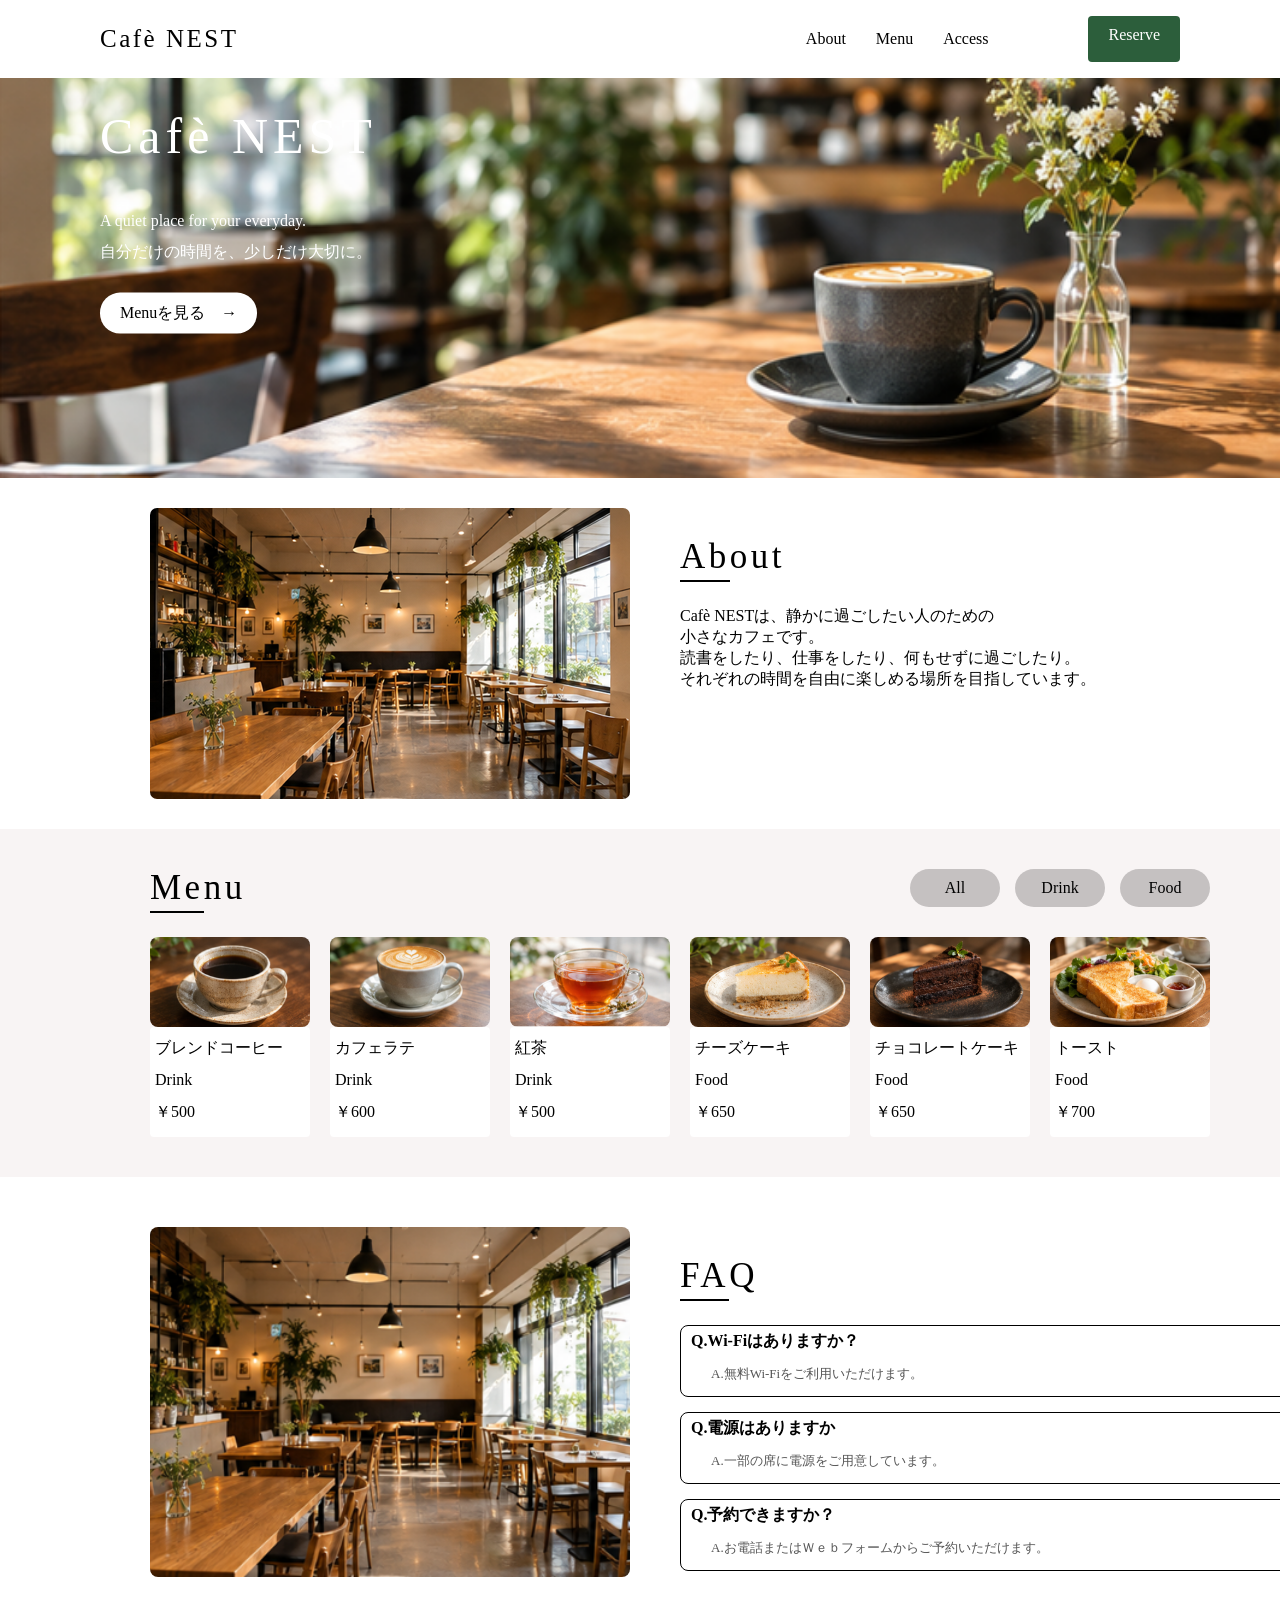
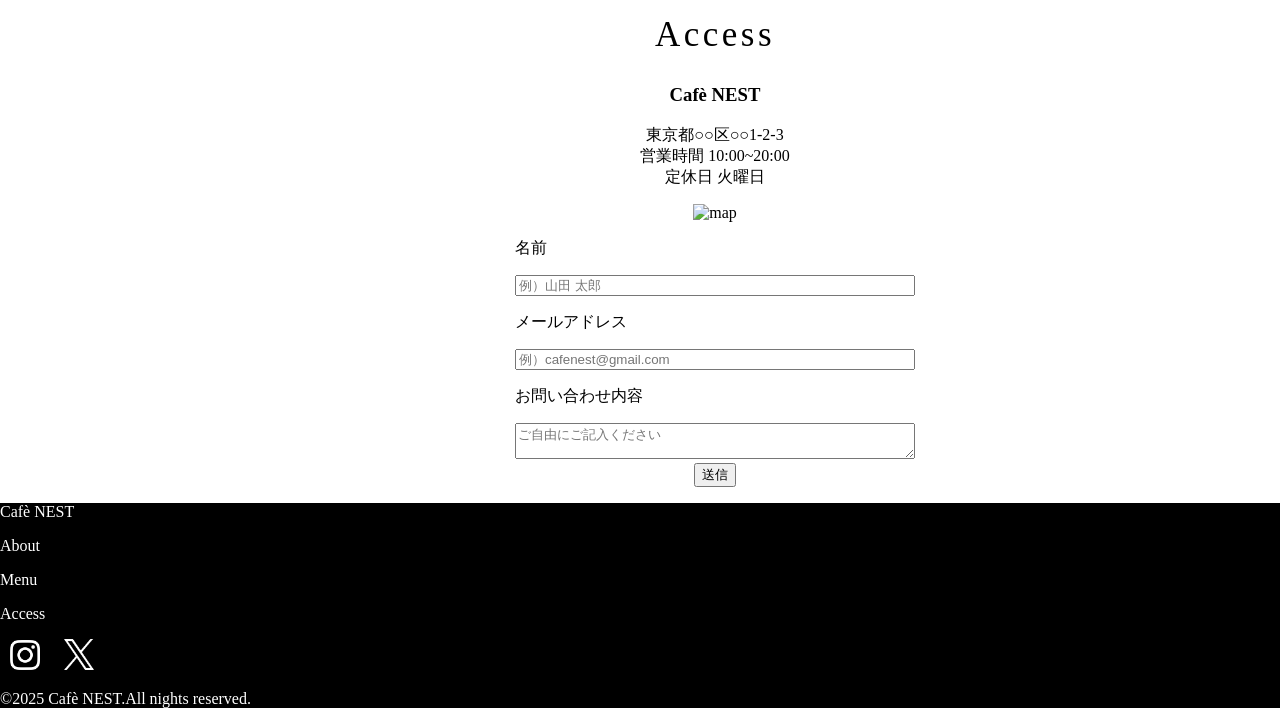
==== index.html @ 149cd268 "Add files via upload" ====
<!DOCTYPE html>
<head>
<meta charset="utf-8">
<link rel="stylesheet" href="css/style.css">
</head>
<body>
    <header>
        <p id="logo" class="header">Cafè NEST</p>
        <div id="header-inner">
        <nav>
            <p>About</p>
            <p>Menu</p>
            <p>Access</p>
        </nav>
        <p id="button-reserve">Reserve</p>
        </div>

    </header>
    <main>
        <section id="hero">
        <!--絶対値を使って画像の上に文字を載せる。z-indexを使って優先順位を定義-->
        <img src="img/hero.png">
        <div class="hero-content">
        <h1>Cafè NEST</h1>
        <p>A quiet place for your everyday.<br>
        自分だけの時間を、少しだけ大切に。</p>
        <a href="#menu" id="hero-text">Menuを見る　→</a>
        </div>
        </section>

        <section id="about">
            <img src="img/cafe_interior.png">
            <div id="about-text">
                <h2><span class="underline-ab">Ab</span>out</h2> <!-- Abの部分だけ下線をｃｓｓで引く-->
                <p>Cafè NESTは、静かに過ごしたい人のための<br>
                小さなカフェです。<br>
            読書をしたり、仕事をしたり、何もせずに過ごしたり。<br>
        それぞれの時間を自由に楽しめる場所を目指しています。</p>
            </div>
        </section>

        <section id="menu">
            <div class="menu-inner">
                
            <div class="menu-header">
            <h2><span class="underline-me">Me</span>nu</h2>
        <div id="menu-txt">
            <p>All</p>
            <p>Drink</p>
            <p>Food</p>
            </div>
        </div>

            <div id="menu-img">

                <div class="menu-card">
                <img src="img/coffee.png">

                    <dl id="coffee">
                        <dt>ブレンドコーヒー</dt>
                        <dd>Drink</dd>
                        <dd>￥500</dd>
                    </dl>
                </div>

                <div class="menu-card">
                    <img src="img/latte.png">
                    <dl id="latte">
                        <dt>カフェラテ</dt>
                        <dd>Drink</dd>
                        <dd>￥600</dd>
                    </dl>
                </div>
                
                <div class="menu-card">
                <img src="img/tea.png">
                <dl>
                    <dt>紅茶</dt>
                    <dd>Drink</dd>
                    <dd>￥500</dd>
                </dl>
        </div>

                <div class="menu-card">
                <img src="img/cheesecake.png">
                <dl>
                    <dt>チーズケーキ</dt>
                    <dd>Food</dd>
                    <dd>￥650</dd>
                </dl>
                </div>

                <div class="menu-card">
                <img src="img/chocolat_cake.png">
                <dl>
                    <dt>チョコレートケーキ</dt>
                    <dd>Food</dd>
                    <dd>￥650</dd>
                </dl>
                </div>

                <div class="menu-card">
                <img src="img/toast.png">
                <dl>
                    <dt>トースト</dt>
                    <dd>Food</dd>
                    <dd>￥700</dd>
                </dl>
                </div>

            </div>
            </div>
        </section>

        <section id="faq">
                    <img src="img/cafe_interior.png">
                    
                    <div class="inner-faq">
                        <h2><span class="underline-fa">FA</span>Q</h2>

                    <div id="wrapper-faq">
                       <div class="faq-card">
                        <div class="faq-content">
                            <h3>Q.Wi-Fiはありますか？</h3>
                            <p>A.無料Wi-Fiをご利用いただけます。</p>
                        </div>
                        <span class="faq-icon">v</span>
                        </div>

                    <div class="faq-card">
                        <div class="faq-content">
                        <h3>Q.電源はありますか</h3>
                        <p>A.一部の席に電源をご用意しています。</p>
                        </div>
                        <span class="faq-icon">v</span>
                    </div>

                    <div class="faq-card">
                        <div class="faq-content">
                        <h3>Q.予約できますか？</h3>
                        <p>A.お電話またはＷｅｂフォームからご予約いただけます。</p>
                    </div>
                    <span class="faq-icon">v</span>
                </div>
            </div>
            
            </div>
                </section>

                <div id="under">
                <section id="access">
                    <h2>Access</h2>
                    <h3>Cafè NEST</h3>
                    <p>東京都○○区○○1-2-3<br>
                        営業時間 10:00~20:00<br>
                        定休日 火曜日</p>
                        
                        <img src="" alt="map">
                </section>
                
                <section id="contact">
                        
                        <form>
                            <div class="wrapper-form">
                            <p class="inner-form">名前</p>
                            <input id="input-name"  type="text" name="username" placeholder="例）山田 太郎">
                                </div>
                                <div class="wrapper-form">
                            <p class="inner-form">メールアドレス</p>
                            <input id="input-email" type="email" name="usermail" placeholder="例）cafenest@gmail.com">
                                    </div>
                                    <div class="wrapper-form">
                            <p class="inner-form">お問い合わせ内容</p>
                            <textarea id="inquire" name="contact" placeholder="ご自由にご記入ください"></textarea>
                                        </div>
                            <button id="send">送信</button>
                        </form>
                </section>
                </div>

                
    </main>
    <footer>
                    <div id="footer">

                        <p id="footer-logo">Cafè NEST</p>

                        <div id="footer-menu">
                            <p>About</p>
                            <p>Menu</p>
                            <p>Access</p>
                        </div>

                        <div id="icon">
                            <img src="img/instagram.png">
                            <img src="img/x.png">
                        </div>

                        <p id="copy-right">©2025 Cafè NEST.All nights reserved.</p>
                    </div>
                </footer>

</body>
---- css/style.css ----
@charset "UTF-8";

body{
    max-width: 100%;
    margin: 0 auto;
}

#logo{
    font-family: Georgia, "Times New Roman", serif;
    font-size: 25px;         /* 文字の大きさ（お好みで調整してください） */
    font-weight: normal;     /* 太字（bold）にせず、すっきりと細めに */
    letter-spacing: 0.1em;   /* 文字と文字の間隔を少しだけ空けるとおしゃれになります */
}

header{
    display: flex;
    gap: 300px;
    justify-content: space-between;
    padding: 0 100px;
    
}

#button-reserve{
    background-color: #2c5e3b; /* お好みの緑色を指定してください */
    color: #fff;               /* 文字の色を白にする */
    padding: 10px 20px 10px 20px;         /* 上下と左右の余白（これで四角いボタンっぽくなります） */
    border-radius: 4px;        /* 角を少し丸くする（直角にしたい場合はこの行を消してください） */
    display: inline-block;     /* 文字の長さに合わせたボタンサイズにする */
}

nav{
    display: flex;
    gap: 30px;
    margin: auto 0;
}

#header-inner{
    display: flex;
    gap: 100px;
}

#hero{
    position: relative;
    width: calc(100% + 150px);
    height: 400px;
    overflow: hidden;
    margin-left: -150px;
}

#hero img{
    width: 100%;
    height: 100%;
    object-fit: cover;
    object-position: center bottom;
}

.hero-content{
    position: absolute;
    text-align: left;
    bottom: 10px;
    left: 100px;
    transform: translateY(-50%);
    color: #fff;
    z-index: 10;
}

.hero-content h1{
     font-family: Georgia, "Times New Roman", serif;
    font-size: 50px;         /* 文字の大きさ（お好みで調整してください） */
    font-weight: normal;     /* 太字（bold）にせず、すっきりと細めに */
    letter-spacing: 0.1em;   /* 文字と文字の間隔を少しだけ空けるとおしゃれになります. 

    ・font-sizeにemを使う場合→親要素のフォントサイズが基準になる
    ・font-size以外(letter-spacingやpaddingなど)にemを使う場合→その要素自信のフォントサイズが基準になる*/
}

.hero-content p{
    line-height: 1.9;
}

#hero-text{
    display: inline-block;
    padding: 10px 20px;
    margin-top: 10px;
    background-color: #fff;
    border-radius: 20px;
    color: #000;
    text-decoration: none;
}

main{
    text-align: center;
    padding-left: 150px;
}

#contact form{
    max-width: 400px;
    width: 100%;
    margin: 0 auto;
    
}

#about{
    display: flex;
    text-align: left;
    gap: 50px;
    padding: 30px 0;
}

#about h2{
    font-family: Georgia, "Times New Roman", serif;
    font-size: 35px;         /* 文字の大きさ（お好みで調整してください） */
    font-weight: normal;     /* 太字（bold）にせず、すっきりと細めに */
    letter-spacing: 0.1em;   /* 文字と文字の間隔を少しだけ空けるとおしゃれになります */
}

#about img{
    border-radius: 7px;
}

.underline-ab {
    border-bottom: 2px solid #000; /* 下線の太さと色（お好みで変更してください） */
    padding-bottom: 4px;              /* 文字と下線の間の隙間 */
}

#menu{
    background-color: #f8f4f4;
    width: calc(100% + 150px);
    margin-left: -150px;
}

.underline-me {
    border-bottom: 2px solid #000;
    padding-bottom: 4px;
}

.menu-inner{
    padding-left: 150px;
    padding-top: 10px;
    padding-bottom: 40px;
    max-width: 1060px;
}

.menu-header{
    display: flex;
    align-items: center;
    justify-content: space-between;
    gap: 20px;
}

.menu-header h2{
    font-family: Georgia, "Times New Roman", serif;
    font-size: 35px;         /* 文字の大きさ（お好みで調整してください） */
    font-weight: normal;     /* 太字（bold）にせず、すっきりと細めに */
    letter-spacing: 0.1em;   /* 文字と文字の間隔を少しだけ空けるとおしゃれになります */
}

dd{
    margin-inline-start: 0;
}

#menu-txt{
    display: flex;
    gap: 15px;
}

#menu-txt p{
    gap: 30px;
    width: 50px;
    background-color: #c5c1c1;
    border-radius: 40px;
    padding: 10px 20px;
    text-align: center;
}

#menu-img{
    display: flex;
    gap: 20px;
}

#menu-img img{
    width: 160px;
    height: 130px;
    object-fit: cover;
    border-radius: 8px;
}

#menu-img dl{
    background-color: #fff;
    margin: 0;
    padding: 5px;
    border-radius: 4px;
    text-align: left;
    height: 145px;
    line-height: 2;
}

.menu-card{
    display: flex;
    flex-direction: column;
    gap: 0;
    height: 200px;
}


#faq{
    display: flex;
    text-align: left;
    gap: 50px;
    margin-top: 50px;
}

#faq img{
    width: 480px;
    height: 350px;
    object-fit: cover;
    border-radius: 8px;
}

.underline-fa{
    border-bottom: 2px solid #000; /* 下線の太さと色（お好みで変更してください） */
    padding-bottom: 4px;
}

.inner-faq{
    display: block;
}

.inner-faq h2{
    font-family: Georgia, "Times New Roman", serif;
    font-size: 35px;         /* 文字の大きさ（お好みで調整してください） */
    font-weight: normal;     /* 太字（bold）にせず、すっきりと細めに */
    letter-spacing: 0.1em;   /* 文字と文字の間隔を少しだけ空けるとおしゃれになります */
}

.faq-card{
    display: flex;
    justify-content: space-between;
    align-items: center;
    height: 40px;
    background-color: #fff;
    border: 1px solid #000;
    border-radius: 8px;
    padding: 10px 20px 20px 10px;
    margin-bottom: 15px;
    line-height: 2;
    width: 600px;
}

.faq-content h3,
.faq-content p {
    margin: 0;
}

.faq-content p{
    font-size: 13px;
    color: #555;
}

.faq-icon{
    font-size: 14px;
    color: #333;
    display: inline-block;        /* 変形（transform）を効かせるために必要です */
    transform: scale(1.9, 0.8) translateY(-9px);   /* (横方向の広がり, 縦方向の潰し加減) です */
    
}

.faq-card h3{
    margin: 0;
    font-size: 16px;
    font-weight: 600;
    padding-left: 0;
    margin-bottom: 4px;
}
.faq-card p {
    margin: 0;                   /* ブラウザのデフォルトの余白を消す */
    font-size: 13px;             /* ★文字サイズを小さくする（お好みで 12px~14px に調整してください） */
    padding-left: 20px;
}

.inner-form{
    text-align: left;
}

#access h2{
    font-family: Georgia, "Times New Roman", serif;
    font-size: 35px;         /* 文字の大きさ（お好みで調整してください） */
    font-weight: normal;     /* 太字（bold）にせず、すっきりと細めに */
    letter-spacing: 0.1em;   /* 文字と文字の間隔を少しだけ空けるとおしゃれになります */
}

#footer{
    color: #fff;
    background-color: black;
}

#contact input,
#contact textarea {
    width: 100%;           /* フォームの幅いっぱいに広げる */
    box-sizing: border-box; /* 枠線や余白を含めて幅をきれいに収める */
}

#icon img{
    width: 30px;
    height: auto;
    margin: 0 10px;
}
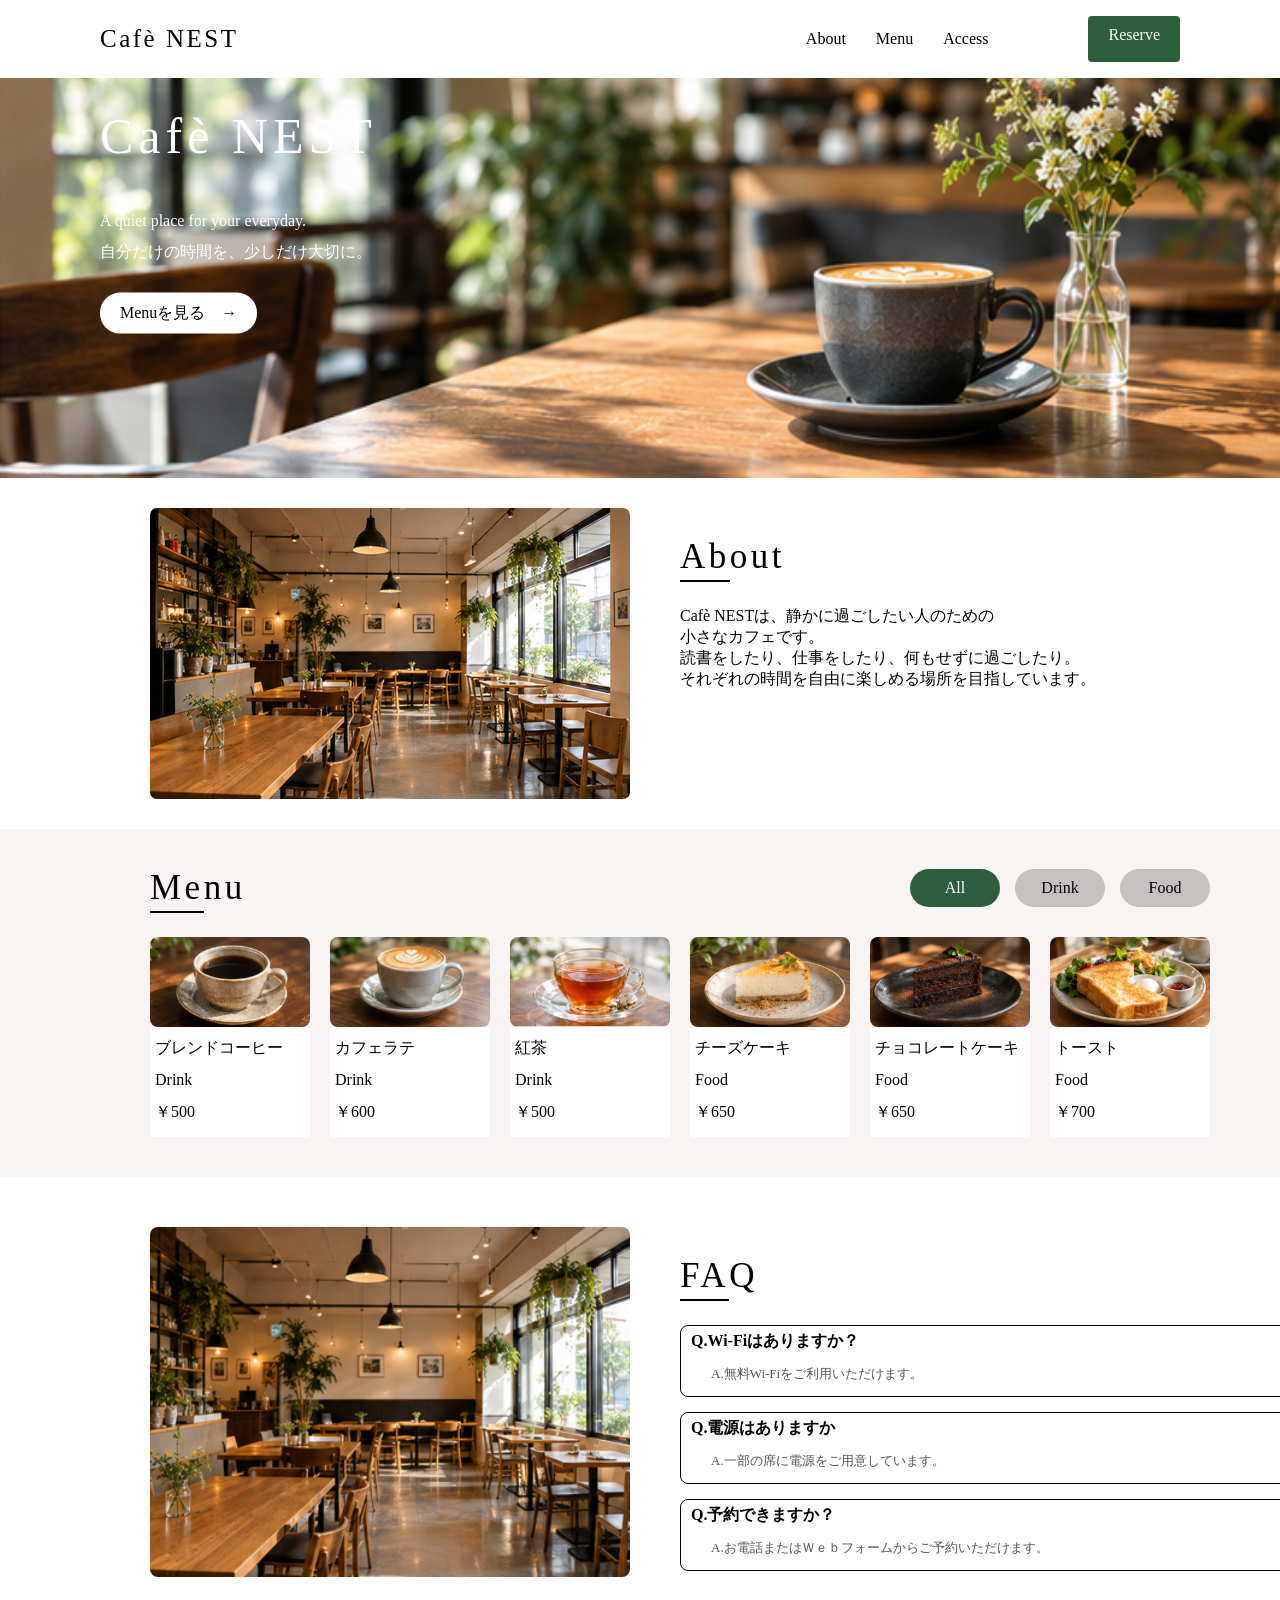
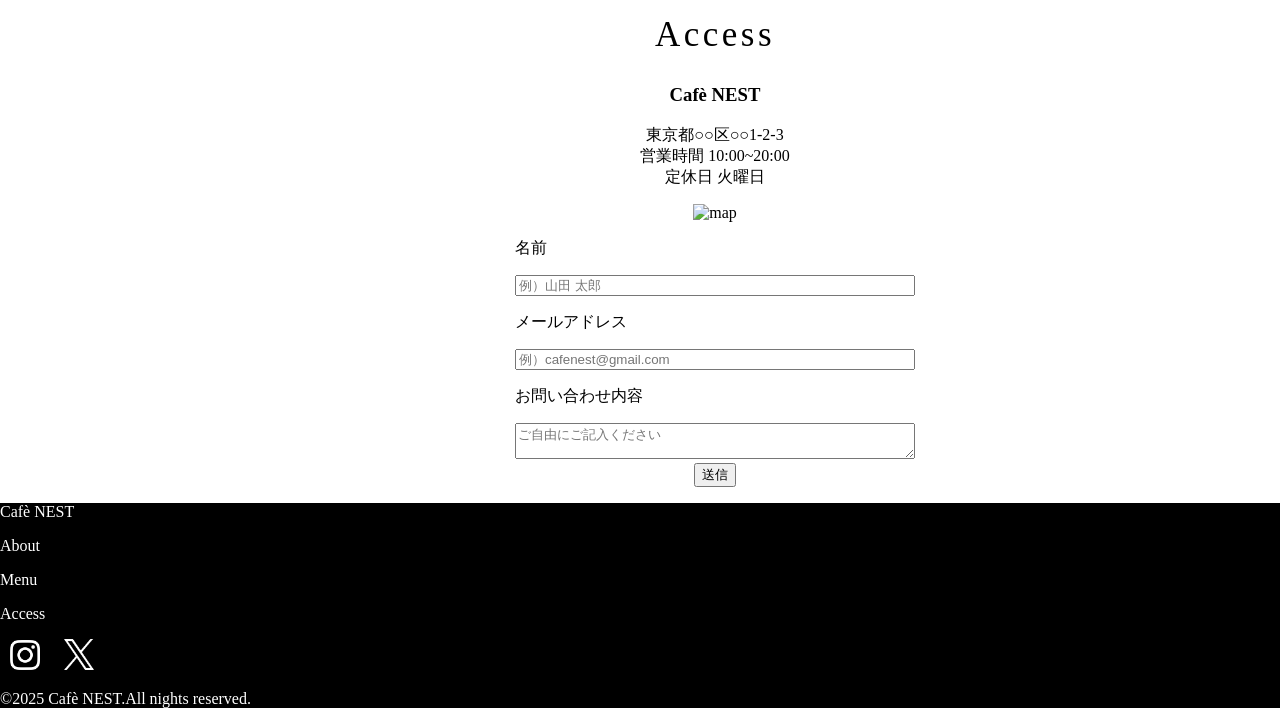
==== commit 70c30f89: "Add files via upload" ====
--- a/index.html
+++ b/index.html
@@ -8,9 +8,9 @@
         <p id="logo" class="header">Cafè NEST</p>
         <div id="header-inner">
         <nav>
-            <p>About</p>
-            <p>Menu</p>
-            <p>Access</p>
+            <a href="#about">About</a>
+            <a href="#menu">Menu</a>
+            <a href="#access">Access</a>
         </nav>
         <p id="button-reserve">Reserve</p>
         </div>
@@ -45,15 +45,15 @@
             <div class="menu-header">
             <h2><span class="underline-me">Me</span>nu</h2>
         <div id="menu-txt">
-            <p>All</p>
-            <p>Drink</p>
-            <p>Food</p>
+            <p class="menu-btn active">All</p>
+            <p class="menu-btn">Drink</p>
+            <p class="menu-btn">Food</p>
             </div>
         </div>
 
             <div id="menu-img">
 
-                <div class="menu-card">
+                <div class="menu-card drink">
                 <img src="img/coffee.png">
 
                     <dl id="coffee">
@@ -63,7 +63,7 @@
                     </dl>
                 </div>
 
-                <div class="menu-card">
+                <div class="menu-card drink">
                     <img src="img/latte.png">
                     <dl id="latte">
                         <dt>カフェラテ</dt>
@@ -72,7 +72,7 @@
                     </dl>
                 </div>
                 
-                <div class="menu-card">
+                <div class="menu-card drink">
                 <img src="img/tea.png">
                 <dl>
                     <dt>紅茶</dt>
@@ -81,7 +81,7 @@
                 </dl>
         </div>
 
-                <div class="menu-card">
+                <div class="menu-card food">
                 <img src="img/cheesecake.png">
                 <dl>
                     <dt>チーズケーキ</dt>
@@ -90,7 +90,7 @@
                 </dl>
                 </div>
 
-                <div class="menu-card">
+                <div class="menu-card food">
                 <img src="img/chocolat_cake.png">
                 <dl>
                     <dt>チョコレートケーキ</dt>
@@ -99,7 +99,7 @@
                 </dl>
                 </div>
 
-                <div class="menu-card">
+                <div class="menu-card food">
                 <img src="img/toast.png">
                 <dl>
                     <dt>トースト</dt>
@@ -199,5 +199,5 @@
                         <p id="copy-right">©2025 Cafè NEST.All nights reserved.</p>
                     </div>
                 </footer>
-
+<script src="index.js"></script>
 </body>
--- a/css/style.css
+++ b/css/style.css
@@ -32,6 +32,11 @@
     display: flex;
     gap: 30px;
     margin: auto 0;
+}
+
+nav a{
+    color: #000;
+    text-decoration: none;
 }
 
 #header-inner{
@@ -171,6 +176,13 @@
     border-radius: 40px;
     padding: 10px 20px;
     text-align: center;
+    cursor: pointer;
+    transition: background-color 0.2s;
+}
+
+#menu-txt p.active{
+    background-color: #2c5e3b;
+    color: #fff;
 }
 
 #menu-img{
@@ -202,6 +214,9 @@
     height: 200px;
 }
 
+.menu-card.is-hidden{
+    display: none;
+}
 
 #faq{
     display: flex;
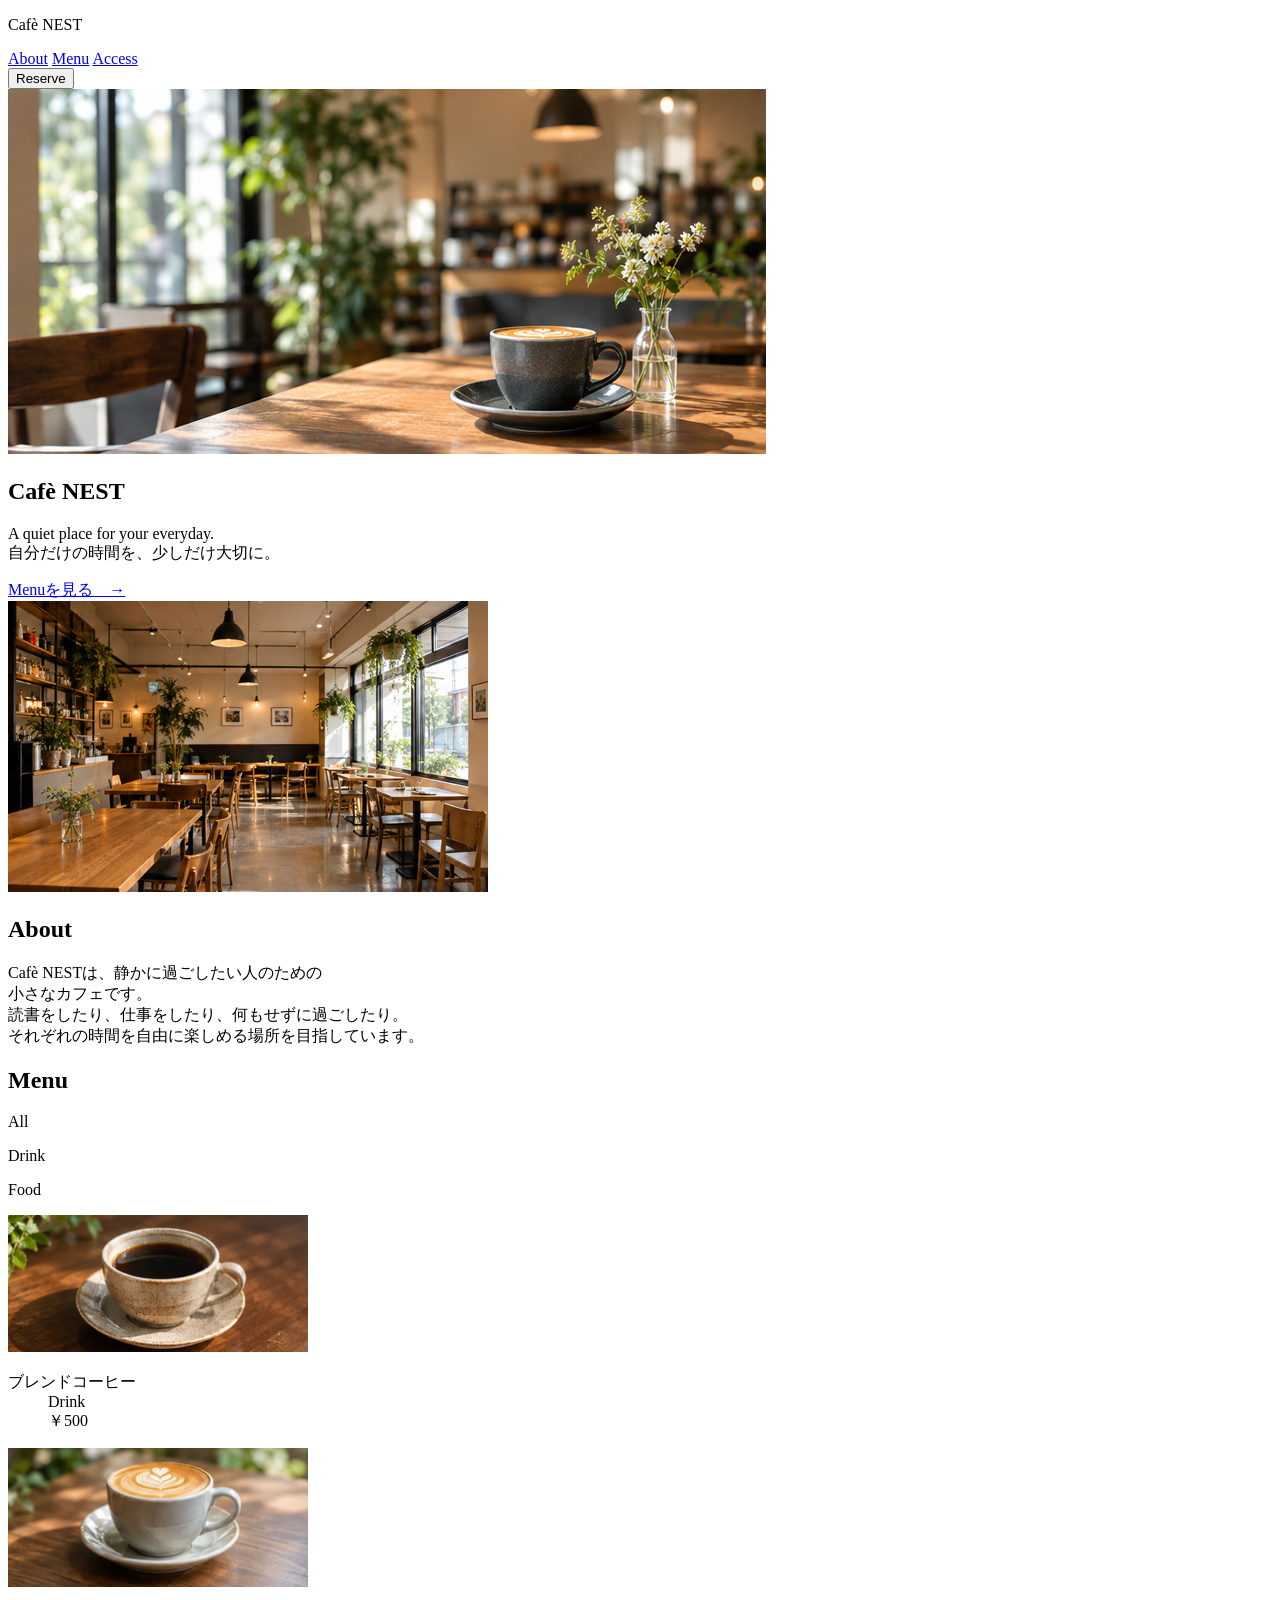
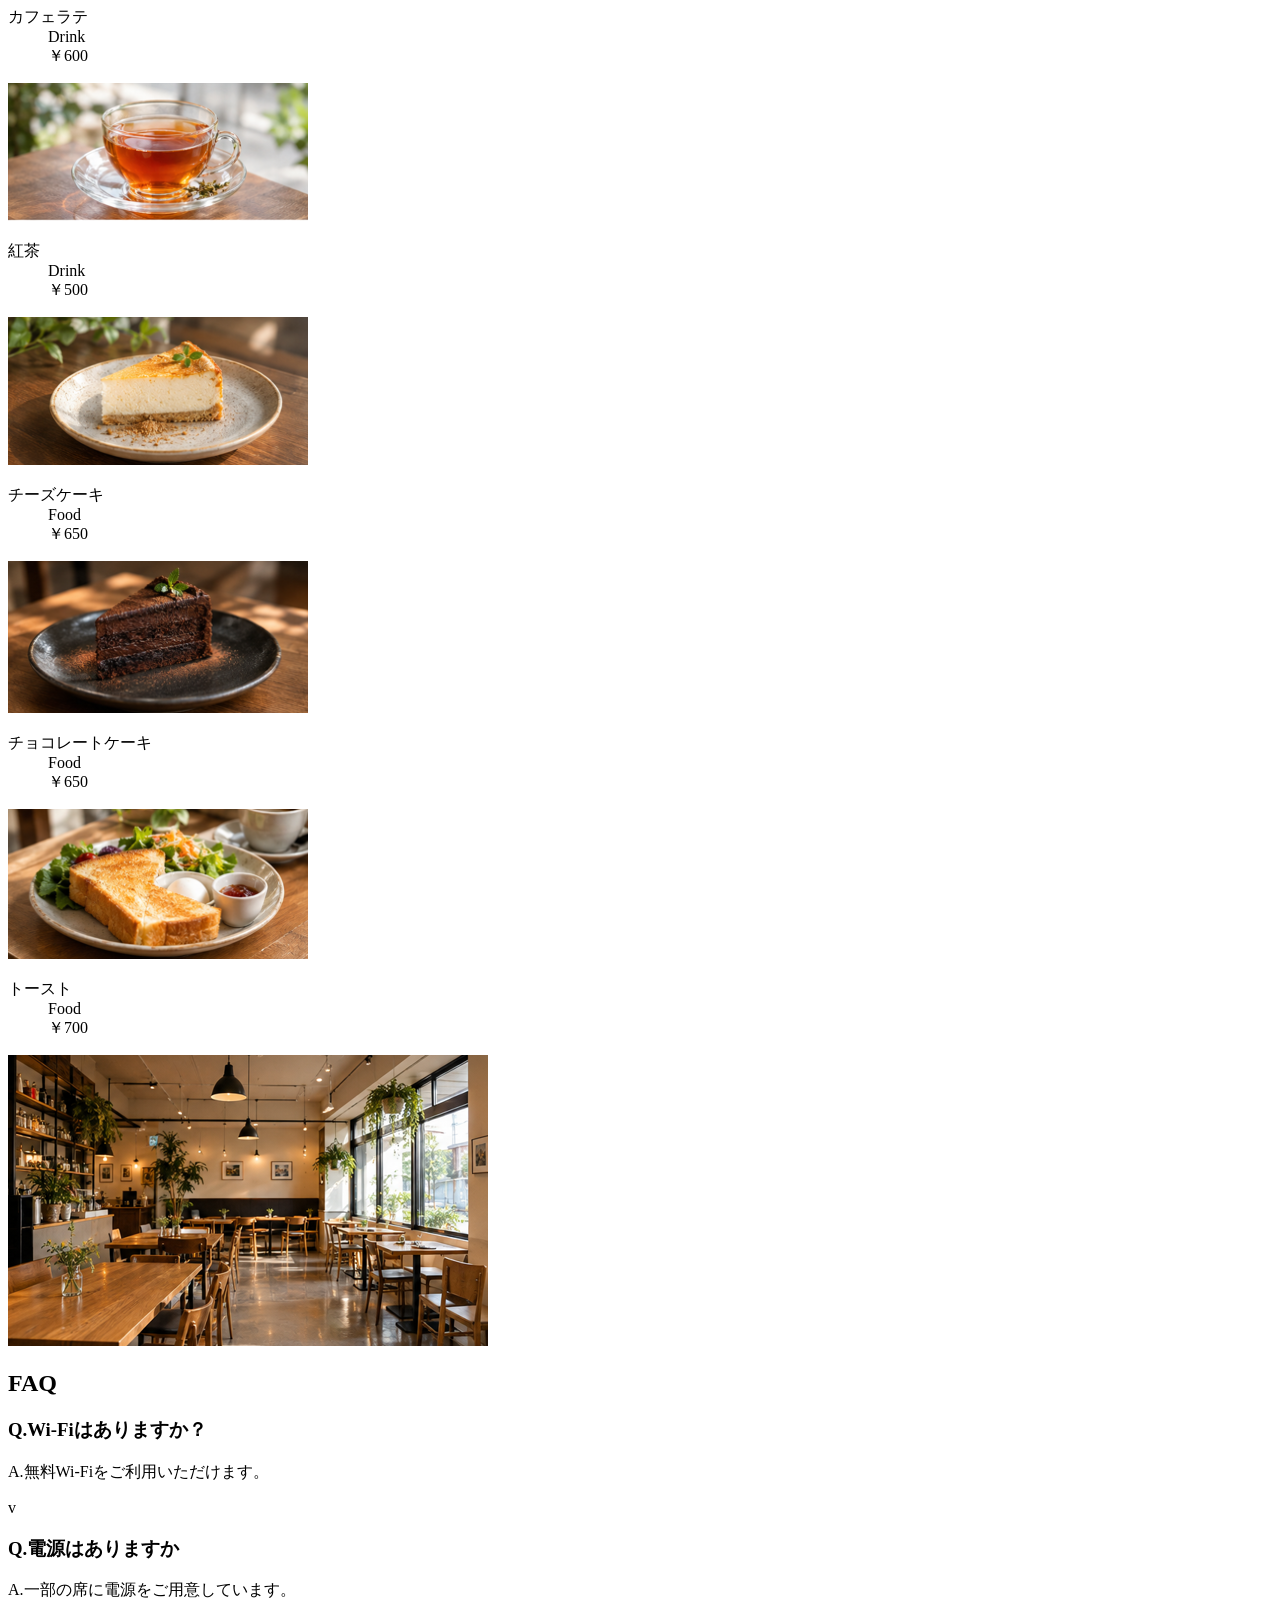
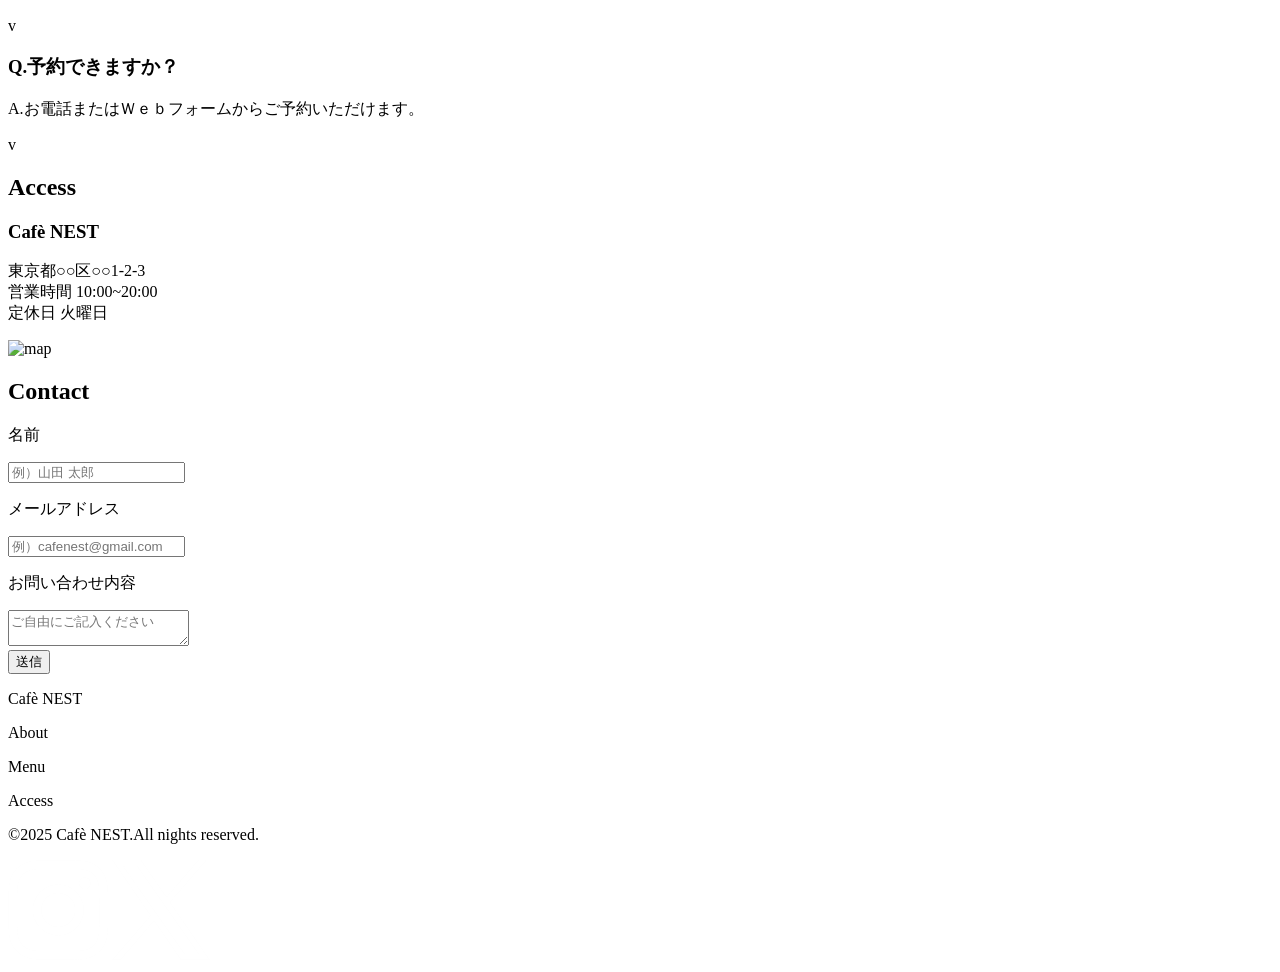
==== commit ffa0313e: "Add files via upload" ====
--- a/index.html
+++ b/index.html
@@ -12,7 +12,7 @@
             <a href="#menu">Menu</a>
             <a href="#access">Access</a>
         </nav>
-        <p id="button-reserve">Reserve</p>
+        <button id="button-reserve">Reserve</button>
         </div>
 
     </header>
@@ -31,7 +31,7 @@
         <section id="about">
             <img src="img/cafe_interior.png">
             <div id="about-text">
-                <h2><span class="underline-ab">Ab</span>out</h2> <!-- Abの部分だけ下線をｃｓｓで引く-->
+                <h2><span class="underline">Ab</span>out</h2> <!-- Abの部分だけ下線をｃｓｓで引く-->
                 <p>Cafè NESTは、静かに過ごしたい人のための<br>
                 小さなカフェです。<br>
             読書をしたり、仕事をしたり、何もせずに過ごしたり。<br>
@@ -43,7 +43,7 @@
             <div class="menu-inner">
                 
             <div class="menu-header">
-            <h2><span class="underline-me">Me</span>nu</h2>
+            <h2><span class="underline">Me</span>nu</h2>
         <div id="menu-txt">
             <p class="menu-btn active">All</p>
             <p class="menu-btn">Drink</p>
@@ -113,24 +113,26 @@
         </section>
 
         <section id="faq">
+            <div id="faq-wrapper">
                     <img src="img/cafe_interior.png">
                     
                     <div class="inner-faq">
-                        <h2><span class="underline-fa">FA</span>Q</h2>
+                        <h2><span class="underline">FA</span>Q</h2>
 
                     <div id="wrapper-faq">
+
                        <div class="faq-card">
                         <div class="faq-content">
                             <h3>Q.Wi-Fiはありますか？</h3>
-                            <p>A.無料Wi-Fiをご利用いただけます。</p>
+                            <p class="faq-answer">A.無料Wi-Fiをご利用いただけます。</p>
                         </div>
                         <span class="faq-icon">v</span>
-                        </div>
+                    </div>
 
                     <div class="faq-card">
                         <div class="faq-content">
                         <h3>Q.電源はありますか</h3>
-                        <p>A.一部の席に電源をご用意しています。</p>
+                        <p class="faq-answer">A.一部の席に電源をご用意しています。</p>
                         </div>
                         <span class="faq-icon">v</span>
                     </div>
@@ -138,29 +140,36 @@
                     <div class="faq-card">
                         <div class="faq-content">
                         <h3>Q.予約できますか？</h3>
-                        <p>A.お電話またはＷｅｂフォームからご予約いただけます。</p>
+                        <p class="faq-answer">A.お電話またはＷｅｂフォームからご予約いただけます。</p>
                     </div>
                     <span class="faq-icon">v</span>
                 </div>
             </div>
             
+            </div>
             </div>
                 </section>
 
                 <div id="under">
                 <section id="access">
-                    <h2>Access</h2>
+                    <div id="text-access">
+                    <h2 class="under-content"><span class="underline">Ac</span>cess</h2>
                     <h3>Cafè NEST</h3>
                     <p>東京都○○区○○1-2-3<br>
                         営業時間 10:00~20:00<br>
                         定休日 火曜日</p>
-                        
-                        <img src="" alt="map">
+                    </div>
+
+                    <div id="img-access">
+                        <img src="img/map.png" alt="map">
+                        </div>
                 </section>
                 
                 <section id="contact">
                         
                         <form>
+                            <h2 class="under-content"><span class="underline">Co</span>ntact</h2>
+                            <div id="form-wrapper">
                             <div class="wrapper-form">
                             <p class="inner-form">名前</p>
                             <input id="input-name"  type="text" name="username" placeholder="例）山田 太郎">
@@ -169,11 +178,12 @@
                             <p class="inner-form">メールアドレス</p>
                             <input id="input-email" type="email" name="usermail" placeholder="例）cafenest@gmail.com">
                                     </div>
+                                    </div>
                                     <div class="wrapper-form">
                             <p class="inner-form">お問い合わせ内容</p>
                             <textarea id="inquire" name="contact" placeholder="ご自由にご記入ください"></textarea>
                                         </div>
-                            <button id="send">送信</button>
+                            <button type="button" id="send">送信</button>
                         </form>
                 </section>
                 </div>
@@ -183,20 +193,24 @@
     <footer>
                     <div id="footer">
 
-                        <p id="footer-logo">Cafè NEST</p>
-
+                        <div id="footer-logo">
+                        <p>Cafè NEST</p>
+                        </div>
+
+                        <div id="footer-center">
                         <div id="footer-menu">
                             <p>About</p>
                             <p>Menu</p>
                             <p>Access</p>
                         </div>
+                        <p id="copy-right">©2025 Cafè NEST.All nights reserved.</p>
+                        </div>
 
                         <div id="icon">
                             <img src="img/instagram.png">
                             <img src="img/x.png">
                         </div>
 
-                        <p id="copy-right">©2025 Cafè NEST.All nights reserved.</p>
                     </div>
                 </footer>
 <script src="index.js"></script>
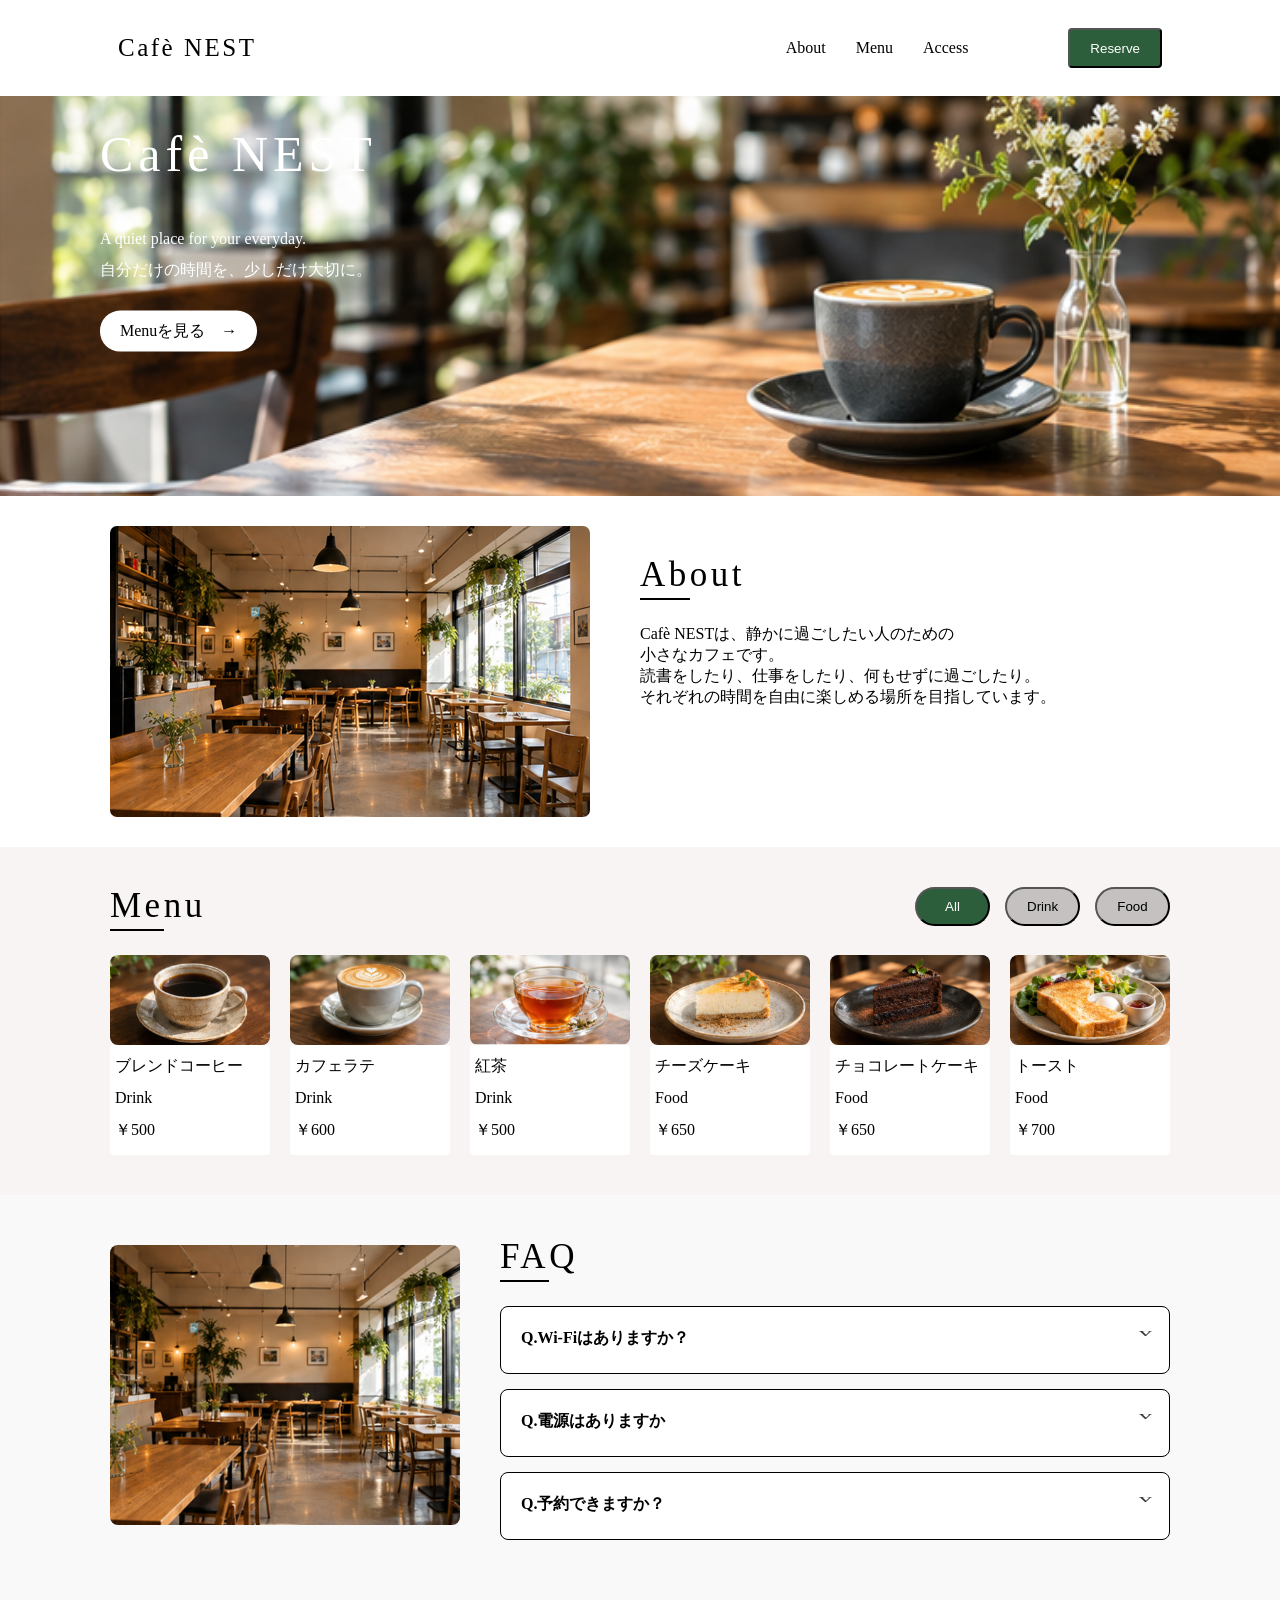
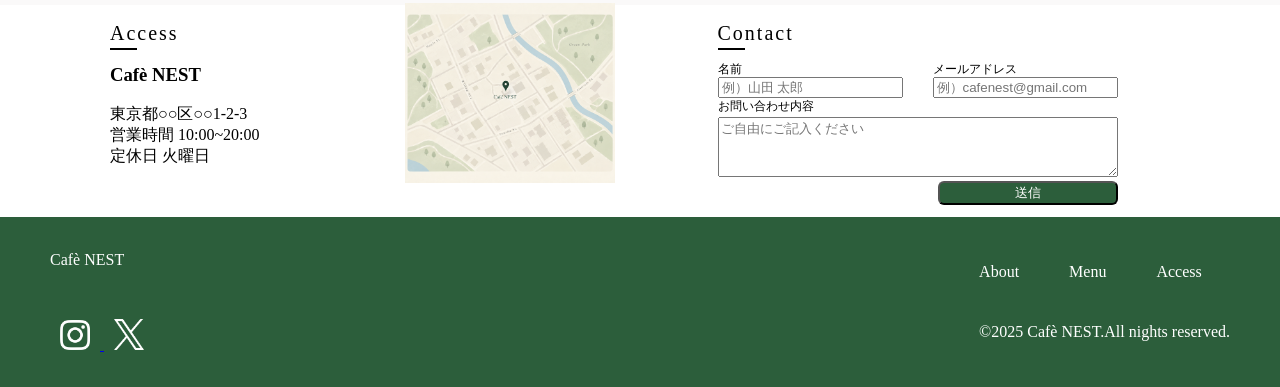
==== commit 8a2697b0: "Add files via upload" ====
--- a/index.html
+++ b/index.html
@@ -1,11 +1,15 @@
 <!DOCTYPE html>
+<html lang="ja">
 <head>
 <meta charset="utf-8">
+<meta name="viewport" content="width=device-width, initial-scale=1.0">
 <link rel="stylesheet" href="css/style.css">
+<title>Cafè NEST</title>
 </head>
 <body>
     <header>
-        <p id="logo" class="header">Cafè NEST</p>
+        <a href="index.html" id="logo" class="header">Cafè NEST</a>
+        
         <div id="header-inner">
         <nav>
             <a href="#about">About</a>
@@ -14,6 +18,18 @@
         </nav>
         <button id="button-reserve">Reserve</button>
         </div>
+
+        <div class="hamburger-menu">
+            <span></span>
+            <span></span>
+            <span></span>
+        </div>
+
+        <nav class="sp-menu">
+            <a href="#about">About</a>
+            <a href="#menu">Menu</a>
+            <a href="access">Access</a>
+        </nav>
 
     </header>
     <main>
@@ -45,9 +61,9 @@
             <div class="menu-header">
             <h2><span class="underline">Me</span>nu</h2>
         <div id="menu-txt">
-            <p class="menu-btn active">All</p>
-            <p class="menu-btn">Drink</p>
-            <p class="menu-btn">Food</p>
+            <button class="menu-btn active">All</button>
+            <button class="menu-btn">Drink</button>
+            <button class="menu-btn">Food</button>
             </div>
         </div>
 
@@ -57,54 +73,66 @@
                 <img src="img/coffee.png">
 
                     <dl id="coffee">
+                        <div class="menu-info">
                         <dt>ブレンドコーヒー</dt>
                         <dd>Drink</dd>
-                        <dd>￥500</dd>
+                        </div>
+                        <dd class="menu-price">￥500</dd>
                     </dl>
                 </div>
 
                 <div class="menu-card drink">
                     <img src="img/latte.png">
                     <dl id="latte">
+                        <div class="menu-info">
                         <dt>カフェラテ</dt>
                         <dd>Drink</dd>
-                        <dd>￥600</dd>
+                        </div>
+                        <dd class="menu-price">￥600</dd>
                     </dl>
                 </div>
                 
                 <div class="menu-card drink">
                 <img src="img/tea.png">
                 <dl>
+                    <div class="menu-info">
                     <dt>紅茶</dt>
                     <dd>Drink</dd>
-                    <dd>￥500</dd>
+                    </div>
+                    <dd class="menu-price">￥500</dd>
                 </dl>
         </div>
 
                 <div class="menu-card food">
                 <img src="img/cheesecake.png">
                 <dl>
+                    <div class="menu-info">
                     <dt>チーズケーキ</dt>
                     <dd>Food</dd>
-                    <dd>￥650</dd>
+                    </div>
+                    <dd class="menu-price">￥650</dd>
                 </dl>
                 </div>
 
                 <div class="menu-card food">
                 <img src="img/chocolat_cake.png">
                 <dl>
+                    <div class="menu-info">
                     <dt>チョコレートケーキ</dt>
                     <dd>Food</dd>
-                    <dd>￥650</dd>
+                    </div>
+                    <dd class="menu-price">￥650</dd>
                 </dl>
                 </div>
 
                 <div class="menu-card food">
                 <img src="img/toast.png">
                 <dl>
+                    <div class="menu-info">
                     <dt>トースト</dt>
                     <dd>Food</dd>
-                    <dd>￥700</dd>
+                    </div>
+                    <dd class="menu-price">￥700</dd>
                 </dl>
                 </div>
 
@@ -171,16 +199,16 @@
                             <h2 class="under-content"><span class="underline">Co</span>ntact</h2>
                             <div id="form-wrapper">
                             <div class="wrapper-form">
-                            <p class="inner-form">名前</p>
-                            <input id="input-name"  type="text" name="username" placeholder="例）山田 太郎">
+                            <label class="inner-form" for="name">名前</label>
+                            <input id="name"  type="text" name="username" placeholder="例）山田 太郎">
                                 </div>
                                 <div class="wrapper-form">
-                            <p class="inner-form">メールアドレス</p>
-                            <input id="input-email" type="email" name="usermail" placeholder="例）cafenest@gmail.com">
+                            <label class="inner-form" for="email">メールアドレス</label>
+                            <input id="email" type="email" name="usermail" placeholder="例）cafenest@gmail.com">
                                     </div>
                                     </div>
                                     <div class="wrapper-form">
-                            <p class="inner-form">お問い合わせ内容</p>
+                            <label class="inner-form" for="inquire">お問い合わせ内容</label>
                             <textarea id="inquire" name="contact" placeholder="ご自由にご記入ください"></textarea>
                                         </div>
                             <button type="button" id="send">送信</button>
@@ -193,9 +221,20 @@
     <footer>
                     <div id="footer">
 
+                        <div id="footer-top">
                         <div id="footer-logo">
-                        <p>Cafè NEST</p>
-                        </div>
+                        <a href="index.html">Cafè NEST</a>
+                        </div>
+
+                         <div id="icon">
+                            <a href="https://www.instagram.com/?hl=ja" target="_blank" rel="noopener noreferrer">
+                            <img src="img/instagram.png">
+                            </a>
+                            <a href="https://x.com/?lang=ja" target="_blank" rel="noopener noreferrer">
+                            <img src="img/x.png">
+                            </a>
+                        </div>
+                    </div>
 
                         <div id="footer-center">
                         <div id="footer-menu">
@@ -206,12 +245,10 @@
                         <p id="copy-right">©2025 Cafè NEST.All nights reserved.</p>
                         </div>
 
-                        <div id="icon">
-                            <img src="img/instagram.png">
-                            <img src="img/x.png">
-                        </div>
-
-                    </div>
+                       
+
+                </div>
                 </footer>
 <script src="index.js"></script>
-</body>+</body>
+</html>
--- a/css/style.css
+++ b/css/style.css
@@ -0,0 +1,764 @@
+@charset "UTF-8";
+
+html, body {
+    width: 100%;
+    margin: 0;
+    padding: 0;
+    overflow-x: hidden; /* 画面外へのはみ出しをカット */
+}
+
+main{
+    width: 100%;
+    text-align: center;
+}
+
+#hero, #menu, #faq, #footer {
+    width: 100%;
+    box-sizing: border-box;
+}
+
+header{
+    display: flex;
+    gap: 300px;
+    justify-content: space-between;
+    padding: 0 90px;
+    margin: 28px;
+    
+}
+
+#logo{
+    font-family: Georgia, "Times New Roman", serif;
+    font-size: 25px;         /* 文字の大きさ（お好みで調整してください） */
+    font-weight: normal;     /* 太字（bold）にせず、すっきりと細めに */
+    letter-spacing: 0.1em;   /* 文字と文字の間隔を少しだけ空けるとおしゃれになります */
+    text-decoration: none;
+    color: #000;
+    margin: auto 0;
+}
+
+.hamburger-menu{
+    display: none;
+}
+
+#header-inner{
+    display: flex;
+    gap: 100px;
+}
+
+nav{
+    display: flex;
+    gap: 30px;
+    margin: auto 0;
+}
+
+nav a{
+    color: #000;
+    text-decoration: none;
+}
+
+#button-reserve{
+    background-color: #2c5e3b; /* お好みの緑色を指定してください */
+    color: #fff;               /* 文字の色を白にする */
+    padding: 10px 20px 10px 20px;         /* 上下と左右の余白（これで四角いボタンっぽくなります） */
+    border-radius: 4px;        /* 角を少し丸くする（直角にしたい場合はこの行を消してください） */
+    display: inline-block;     /* 文字の長さに合わせたボタンサイズにする */
+    height: 40px;
+    margin: auto 0;
+    cursor: pointer;
+}
+
+#hero{
+    position: relative;
+    height: 400px;
+    overflow: hidden;
+}
+
+#hero img{
+    width: 100%;
+    height: 100%;
+    object-fit: cover;
+    object-position: center bottom;
+}
+
+.hero-content{
+    position: absolute;
+    text-align: left;
+    bottom: 10px;
+    left: 100px;
+    transform: translateY(-50%);
+    color: #fff;
+    z-index: 10;
+}
+
+.hero-content h1{
+     font-family: Georgia, "Times New Roman", serif;
+    font-size: 50px;         /* 文字の大きさ（お好みで調整してください） */
+    font-weight: normal;     /* 太字（bold）にせず、すっきりと細めに */
+    letter-spacing: 0.1em;   /* 文字と文字の間隔を少しだけ空けるとおしゃれになります. 
+
+    ・font-sizeにemを使う場合→親要素のフォントサイズが基準になる
+    ・font-size以外(letter-spacingやpaddingなど)にemを使う場合→その要素自信のフォントサイズが基準になる*/
+}
+
+.hero-content p{
+    line-height: 1.9;
+}
+
+#hero-text{
+    display: inline-block;
+    padding: 10px 20px;
+    margin-top: 10px;
+    background-color: #fff;
+    border-radius: 20px;
+    color: #000;
+    text-decoration: none;
+}
+
+.underline {
+    border-bottom: 2px solid #000; /* 下線の太さと色（お好みで変更してください） */
+    padding-bottom: 4px;              /* 文字と下線の間の隙間 */
+}
+
+#about{
+    display: flex;
+    text-align: left;
+    gap: 50px;
+    max-width: 1100px;
+    margin: 0 auto;
+    padding: 30px 20px;
+    box-sizing: border-box;
+}
+
+#about h2{
+    font-family: Georgia, "Times New Roman", serif;
+    font-size: 35px;         /* 文字の大きさ（お好みで調整してください） */
+    font-weight: normal;     /* 太字（bold）にせず、すっきりと細めに */
+    letter-spacing: 0.1em;   /* 文字と文字の間隔を少しだけ空けるとおしゃれになります */
+}
+
+#about img{
+    border-radius: 7px;
+}
+
+#menu{
+    background-color: #f8f4f4;
+}
+
+.menu-inner{
+    padding: 10px 20px 40px;
+    max-width: 1100px;
+    margin: 0 auto;
+    box-sizing: border-box;
+}
+
+.menu-header{
+    display: flex;
+    align-items: center;
+    justify-content: space-between;
+    gap: 20px;
+}
+
+.menu-header h2{
+    font-family: Georgia, "Times New Roman", serif;
+    font-size: 35px;         /* 文字の大きさ（お好みで調整してください） */
+    font-weight: normal;     /* 太字（bold）にせず、すっきりと細めに */
+    letter-spacing: 0.1em;   /* 文字と文字の間隔を少しだけ空けるとおしゃれになります */
+}
+
+#menu-txt{
+    display: flex;
+    gap: 15px;
+}
+
+#menu-txt button{
+    gap: 30px;
+    width: 75px;
+    background-color: #c5c1c1;
+    border-radius: 40px;
+    padding: 10px 20px;
+    text-align: center;
+    cursor: pointer;
+    transition: background-color 0.2s;
+}
+
+#menu-txt button.active{
+    background-color: #2c5e3b;
+    color: #fff;
+}
+
+#menu-img{
+    display: flex;
+    gap: 20px;
+}
+
+.menu-card{
+    display: flex;
+    flex-direction: column;
+    gap: 0;
+    height: 200px;
+}
+
+.menu-card.is-hidden{
+    display: none;
+}
+
+#menu-img img{
+    width: 160px;
+    height: 130px;
+    object-fit: cover;
+    border-radius: 8px;
+}
+
+#menu-img dl{
+    background-color: #fff;
+    margin: 0;
+    padding: 5px;
+    border-radius: 4px;
+    text-align: left;
+    height: 145px;
+    line-height: 2;
+}
+
+dd{
+    margin-inline-start: 0;
+}
+
+#faq{
+    display: block;
+    background-color: #faf9f9;
+}
+
+#faq-wrapper {
+    display: flex;
+    align-items: flex-start;
+    text-align: left;
+    gap: 40px;
+    max-width: 1100px;
+    width: 100%;             /* 画面に合わせて縮むように追加 */
+    margin: 0 auto;
+    padding: 50px 20px;
+    box-sizing: border-box;  /* パディングを含めた幅計算にする */
+}
+
+#faq img {
+    max-width: 350px;        /* 固定幅 width: 350px; から max-width に変更 */
+    width: 100%;
+    height: 280px;            /* アスペクト比を維持 */
+    object-fit: cover;
+    border-radius: 8px;
+}
+
+.inner-faq {
+    flex: 1;                 /* 残りの幅いっぱいに広がるようにする */
+    min-width: 0;            /* flex内の崩れ防止 */
+    margin-top: -37px;
+}
+
+.inner-faq h2{
+    font-family: Georgia, "Times New Roman", serif;
+    font-size: 35px;         /* 文字の大きさ（お好みで調整してください） */
+    font-weight: normal;     /* 太字（bold）にせず、すっきりと細めに */
+    letter-spacing: 0.1em;   /* 文字と文字の間隔を少しだけ空けるとおしゃれになります */
+}
+
+
+.faq-card {
+    display: flex;
+    justify-content: space-between;
+    align-items: center;
+    background-color: #fff;
+    border: 1px solid #000;
+    border-radius: 8px;
+    padding: 15px 20px;
+    margin-bottom: 15px;
+    line-height: 2;
+    width: 100%;             /* ★重要： width: 600px; から width: 100%; に変更 */
+    box-sizing: border-box;  /* 枠線とパディングを幅に含める */
+    cursor: pointer;
+}
+
+.faq-card.is-open .faq-answer {
+    display: block;
+}
+
+.faq-content{
+    display: flex;
+    flex-direction: column;
+    gap: 8px;
+    width: 100%;
+}
+
+.faq-card h3{
+    margin: 0;
+    font-size: 16px;
+    font-weight: 600;
+    padding-left: 0;
+    margin-bottom: 4px;
+}
+
+.faq-answer{
+    display: none;
+    margin: 0;
+    font-size: 13px;
+    color: #555;
+    padding-left: 20px;
+    font-size: 13px;
+    color: #555;
+}
+
+.faq-icon{
+    font-size: 14px;
+    color: #333;
+    display: inline-block;        /* 変形（transform）を効かせるために必要です */
+    transform: scale(1.9, 0.8) translateY(-9px);   /* (横方向の広がり, 縦方向の潰し加減) です */
+    transition: transform 0.3s;
+}
+
+.faq-card.is-open .faq-icon{
+    transform: scale(1.9, 0.8) translateY(-9px) rotate(180deg);
+}
+
+#under{
+    display: flex;
+    justify-content: center;
+    align-items: flex-start;
+    gap: 50px;
+    max-width: 1100px;
+    width: 100%;
+    margin: 0 auto;
+    padding: 0 20px 12px;
+    box-sizing: border-box;
+}
+
+#access, #contact{
+    flex: 1;
+    box-sizing: border-box;
+}
+
+.under-content{
+    font-size: 20px;
+}
+
+
+
+#access{
+    display: flex;
+    position: relative;
+}
+
+#text-access{
+    text-align: left;
+}
+
+#access h2{
+    font-family: Georgia, "Times New Roman", serif;
+    font-weight: normal;     /* 太字（bold）にせず、すっきりと細めに */
+    letter-spacing: 0.1em;   /* 文字と文字の間隔を少しだけ空けるとおしゃれになります */
+}
+
+#access img{
+    width: 210px;
+    height: 180px;
+    object-fit: cover;
+    position: absolute;
+    bottom: 0;
+    right: 0;
+    padding-bottom: 0px;
+}
+
+#contact form{
+    max-width: 400px;
+    width: 100%;
+    margin: 0 auto;
+    
+}
+
+#contact h2{
+    font-family: Georgia, "Times New Roman", serif;
+    font-weight: normal;     /* 太字（bold）にせず、すっきりと細めに */
+    letter-spacing: 0.1em;   /* 文字と文字の間隔を少しだけ空けるとおしゃれになります */
+    text-align: left;
+}
+
+#contact input,
+#contact textarea {
+    width: 100%;           /* フォームの幅いっぱいに広げる */
+    box-sizing: border-box; /* 枠線や余白を含めて幅をきれいに収める */
+}
+
+#send{
+    background-color: #2c5e3b;
+    color: #fff;
+    width: 180px;
+    text-align: center;
+    border-radius: 6px;
+    display: block;
+    margin-left: auto;
+    margin-right: 0;
+    cursor: pointer;
+}
+
+#form-wrapper{
+    display: flex;
+    gap: 30px;
+}
+
+.wrapper-form{
+    text-align: left;        /* ラベルや入力欄を包む親を左寄せにする */
+    width: 100%;
+}
+
+.inner-form{
+    display: block;
+    text-align: left;
+    margin-bottom: -1px;
+    font-size: 12px;
+}
+
+#inquire{
+    margin-top: 3px;
+    height: 60px;
+}
+
+#access,#contact{
+    flex: 1;
+}
+
+#footer{
+    display: flex;
+    color: #fff;
+    background-color: #2c5e3b;
+    justify-content: space-between;
+    align-items: center;
+    width: 100%;
+    padding: 30px 50px;
+}
+
+#footer-logo{
+    margin-bottom: 50px;
+}
+
+#footer-logo a{
+        color: #fff;
+        text-decoration: none;
+    }
+
+#footer-center{
+    display: flex;
+    flex-direction: column;
+    text-align: center;
+    gap: 10px;
+}
+
+#footer-menu{
+    display: flex;
+    gap: 50px;
+}
+
+
+
+#icon img{
+    width: 30px;
+    height: auto;
+    margin: 0 10px;
+}
+
+/*スマホ用メニューを非表示*/
+.sp-menu{
+    display: none;
+}
+
+@media screen and (max-width: 768px) {
+
+    /* ヘルパー・ヘッダー全体の調整 */
+    header {
+        padding: 0;
+        gap: 0;
+        margin: 20px 15px;
+    }
+
+    /* PC用メニューを確実に非表示にする */
+    #header-inner {
+        display: none !important; /* なかなか効かない場合は !important をつけると確実に消えます */
+    }
+
+    #logo {
+    font-size: 20px;
+}
+
+    /* ハンバーガーボタンを表示 */
+    .hamburger-menu {
+        display: flex !important;
+        flex-direction: column;
+        justify-content: space-between;
+        width: 25px;
+        height: 18px;
+        margin: auto 0;
+        cursor: pointer;
+    }
+
+    /* ３本線デザイン */
+    .hamburger-menu span {
+        display: block;
+        width: 100%;
+        height: 2px;
+        background-color: #000;
+        border-radius: 2px;
+    }
+
+    /* スマホ用メニューの初期スタイル */
+    .sp-menu {
+        display: none;
+    }
+
+    #hero{
+    height: 230px;
+}
+
+    #hero img {
+        border-radius: 7px;
+    }
+
+    .hero-content{
+    text-align: left;
+    bottom: -56px;
+    left: 30px;
+    }
+
+    .hero-content h1 {
+    font-size: 34px;
+}
+
+.hero-content p {
+    font-size: 12px;
+}
+
+#hero-text {
+    padding: 9px 20px;
+    margin-top: 10px;
+    font-size: 12px;
+}
+
+/* #aboutをCSS Gridにして、2列×2行のレイアウトにする */
+    #about {
+        display: grid;
+        grid-template-columns: auto 1fr; /* 1列目: 画像の幅, 2列目: h2の幅 */
+        gap: 15px 20px; /* 上下の隙間 15px, 左右の隙間 20px */
+        align-items: center; /* 画像とh2の上下位置を中央に揃える */
+    }
+
+    /* 画像：1列目・1行目に配置 */
+    #about img {
+        grid-column: 1;
+        grid-row: 1;
+        width: 150px; /* お好みの画像サイズに調整してください */
+        height: auto;
+    }
+
+    /* #about-text：中の要素を解体してGridに参加させる */
+    #about-text {
+        display: contents; /* 親のdivの枠組みを無視して、中身(h2とp)を直接Gridに配置する */
+    }
+
+    /* h2（Aboutの見出し）：2列目・1行目に配置（画像の右隣） */
+    #about h2 {
+        grid-column: 2;
+        grid-row: 1;
+        margin: -72px 0 0 0;
+        font-size: 24px;
+    }
+
+    /* p（本文）：1列目から2列目までぶち抜き（画像の真下・左端揃え） */
+    #about p {
+        grid-column: 1 / -1; /* 1列目から最後まで横幅いっぱい使う */
+        grid-row: 2;         /* 2行目（画像の真下）に配置 */
+        margin: 0;
+        font-size: 12px;
+        line-height: 1.6;
+    }
+
+    #menu{
+        background-color: #faf9f9;;
+    }
+
+    .menu-header h2{
+        font-size: 24px;
+    }
+
+    #menu-txt button{
+        font-size: 10px;
+        width: 66px;
+        height: 34px;
+    }
+
+    /* メニュー全体のコンテナを縦並びに変更する */
+    #menu-img {
+        display: flex;
+        flex-direction: column; /* 横並びから「縦並び」にする */
+        align-items: center;    /* カードを中央に寄せる（左寄せにしたい場合は flex-start にしてください） */
+        gap: 15px;              /* カードとカードの上下の隙間をあける */
+        width: 100%;
+    }
+
+    #menu-img img{
+        width: 104px;
+        height: 80px;
+        border-radius: 8px; /* 左上・左下だけ角丸にし、右側は直角にしてdlとくっつける */
+        flex-shrink: 0;             /* 画像が潰れないように保護 */
+    }
+
+    #menu-img dl{
+        display: flex;
+        justify-content: space-between;
+        align-items: center;
+        width: 100%;                /* ★残りの横幅をいっぱいに使う */
+        height: 70px;box-sizing: border-box;
+        border-radius: 0 8px 8px 0; /* 右上・右下だけ角丸にする */
+        margin: 0;
+        padding: 10px 15px;         /* 内側の文字の余白 */
+        background-color: #faf9f9;;
+    }
+
+    /* 画像と説明文（dl）の横並びを維持する調整 */
+    .menu-card {
+        width: 100%;
+        max-width: none;       /* ★320pxの制限を解除して画面幅いっぱいにする */
+        height: auto;           /* 高さを自動にしてテキストがはみ出さないようにする */
+        display: flex;
+        flex-direction: row;    /* 画像と説明文の横並びを維持 */
+        gap: 0px;              /* 画像と説明文の間の隙間 */
+        align-items: stretch;  /* 画像とdlの高さをぴったり揃える */
+    }
+
+    .menu-card dl{
+        display: flex;
+        justify-content: space-between;
+        align-content: center;
+        width: 100%;
+    }
+
+    .menu-info{
+        display: flex;
+        flex-direction: column;
+        text-align: left;
+    }
+
+    .menu-price{
+        font-weight: bold;
+    }
+
+    #faq{
+        background-color: #f8f4f4;;
+    }
+
+    #faq img{
+        display: none;
+    }
+
+    #under{
+        background-color: #f8f4f4;
+        display: block;
+        padding: 0 30px;
+        box-sizing: border-box;
+    }
+
+    #form-wrapper{
+        flex-direction: column;
+        gap: 12px;
+    }
+    
+    #contact{
+        margin-bottom: 30px;
+    }
+
+    #contact form{
+        display: flex;
+        flex-direction: column;
+        gap: 12px;
+        margin: 0;
+        max-width: none;
+        width: 100%;
+    }
+
+    .wrapper-form{
+        display: flex;
+        flex-direction: column;
+        gap: 7px;
+    }
+
+    input{
+        height: 30px;
+    }
+
+    #send{
+        width: 100%;
+        height: 30px;
+    }
+
+    #footer{
+        position: relative;
+        flex-direction: column;
+        height: 140px;                  /* ★フッターの高さをここで調整できます */
+        padding: 20px 20px;
+        border-radius: 8px;
+        justify-content: space-between;
+        align-items: center;
+        padding: 20px 20px;
+        box-sizing: border-box;
+    }
+
+    #footer-top {
+        display: flex;
+        justify-content: space-between; /* 左にロゴ、右にアイコンを配置 */
+        align-items: center;            /* 上下中央（同じ高さ）に揃える */
+        width: 100%;                    /* 幅をいっぱいに広げる */
+    }
+
+    #footer-center {
+        display: flex;
+        justify-content: center;        /* 横方向の中央揃え */
+        width: 100%;
+        margin-bottom: 20px;               /* 上段の下に自然な間隔であきを作る */
+    }
+
+    #footer-menu{
+        display: none;
+    }
+
+    #footer-logo,#icon{
+        margin-bottom: 75px;
+    }
+
+    #footer-logo{
+        white-space: nowrap;
+        margin-bottom: 0px;
+    }
+
+    #footer-logo a {
+        color: #fff;
+        text-decoration: none;
+        font-size: 18px;                /* 必要に応じてロゴの文字サイズ調整 */
+    }
+
+    #icon{
+        display: flex;
+        flex-wrap: nowrap;
+        align-items: center;
+        margin-bottom: 0px;
+        gap: 10px;
+    }
+
+    #icon img{
+        width: 24px;
+        height: auto;
+        margin: 0 5px;
+    }
+
+    #copy-right{
+       white-space: nowrap;
+        font-size: 10px; 
+        margin: 0;
+        color: #fff;
+    }
+
+}
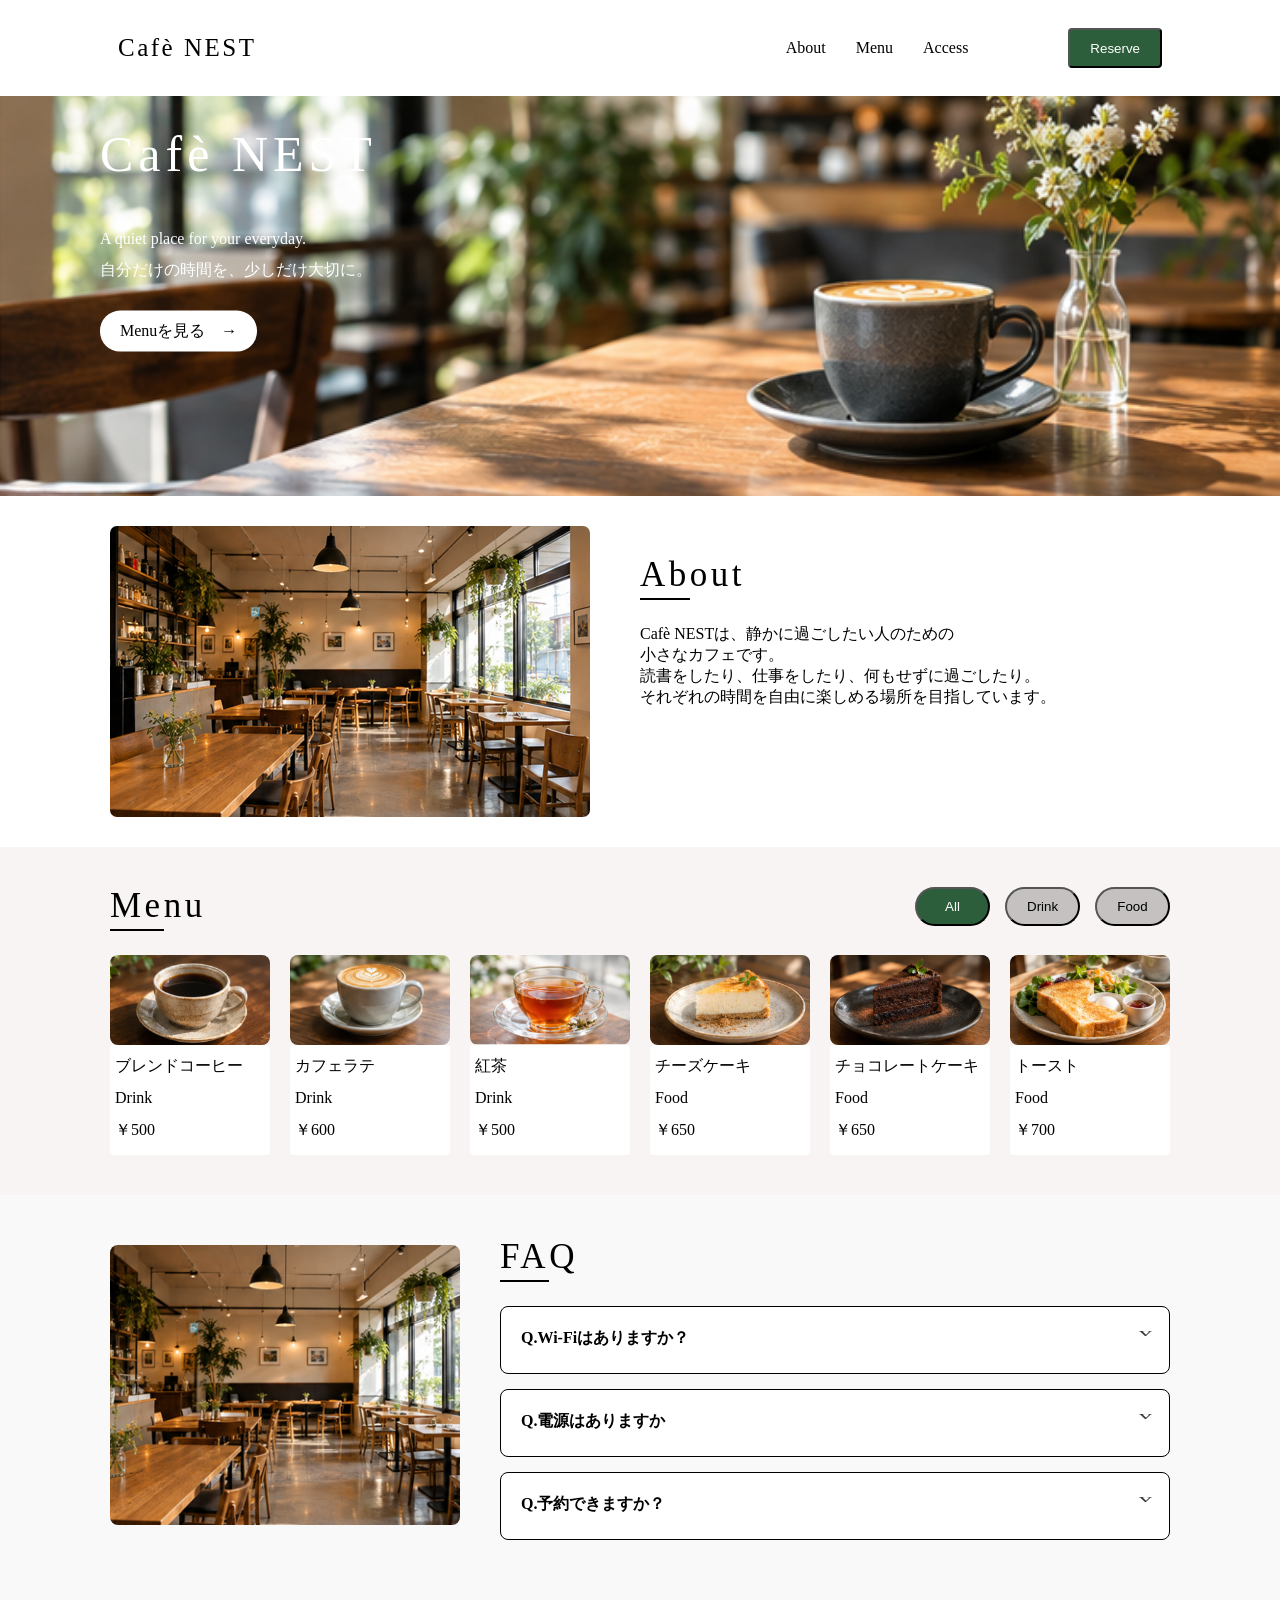
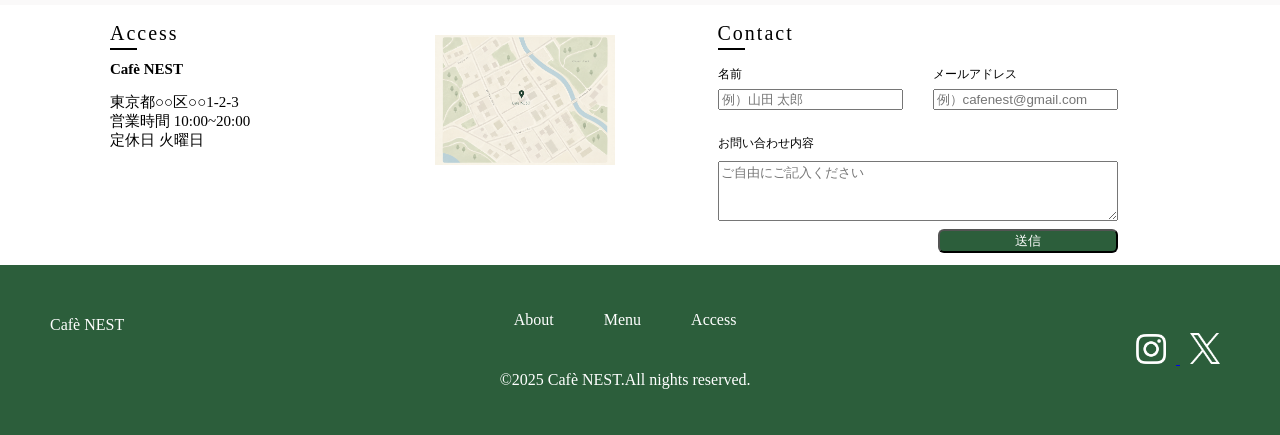
==== commit a57e624c: "Add files via upload" ====
--- a/index.html
+++ b/index.html
@@ -221,12 +221,20 @@
     <footer>
                     <div id="footer">
 
-                        <div id="footer-top">
                         <div id="footer-logo">
                         <a href="index.html">Cafè NEST</a>
                         </div>
 
-                         <div id="icon">
+                        <div id="footer-center">
+                        <div id="footer-menu">
+                            <p>About</p>
+                            <p>Menu</p>
+                            <p>Access</p>
+                        </div>
+                        <p id="copy-right">©2025 Cafè NEST.All nights reserved.</p>
+                        </div>
+
+                        <div id="icon">
                             <a href="https://www.instagram.com/?hl=ja" target="_blank" rel="noopener noreferrer">
                             <img src="img/instagram.png">
                             </a>
@@ -234,20 +242,8 @@
                             <img src="img/x.png">
                             </a>
                         </div>
-                    </div>
-
-                        <div id="footer-center">
-                        <div id="footer-menu">
-                            <p>About</p>
-                            <p>Menu</p>
-                            <p>Access</p>
-                        </div>
-                        <p id="copy-right">©2025 Cafè NEST.All nights reserved.</p>
-                        </div>
-
-                       
-
-                </div>
+
+                    </div>
                 </footer>
 <script src="index.js"></script>
 </body>
--- a/css/style.css
+++ b/css/style.css
@@ -346,8 +346,16 @@
     position: relative;
 }
 
+h3{
+    font-size: 15px;
+}
+
 #text-access{
     text-align: left;
+}
+
+#text-access p{
+    font-size: 15px;
 }
 
 #access h2{
@@ -357,8 +365,8 @@
 }
 
 #access img{
-    width: 210px;
-    height: 180px;
+    width: 180px;
+    height: 130px;
     object-fit: cover;
     position: absolute;
     bottom: 0;
@@ -367,9 +375,12 @@
 }
 
 #contact form{
+    display: flex;
+    flex-direction: column;
     max-width: 400px;
     width: 100%;
     margin: 0 auto;
+    gap: 5px;
     
 }
 
@@ -401,11 +412,15 @@
 #form-wrapper{
     display: flex;
     gap: 30px;
+    margin-bottom: 20px;
 }
 
 .wrapper-form{
     text-align: left;        /* ラベルや入力欄を包む親を左寄せにする */
     width: 100%;
+    display: flex;
+    flex-direction: column;
+    gap: 7px;
 }
 
 .inner-form{
@@ -416,7 +431,7 @@
 }
 
 #inquire{
-    margin-top: 3px;
+    margin: 3px 0;
     height: 60px;
 }
 
@@ -446,6 +461,7 @@
 #footer-center{
     display: flex;
     flex-direction: column;
+    align-items: center;
     text-align: center;
     gap: 10px;
 }
@@ -662,6 +678,11 @@
         box-sizing: border-box;
     }
 
+    #access img{
+        width: 130px;
+        height: 120px;
+    }
+
     #form-wrapper{
         flex-direction: column;
         gap: 12px;
@@ -696,6 +717,10 @@
     }
 
     #footer{
+        display: grid;
+        grid-template-columns: 1fr 1fr;
+        grid-template-rows: auto auto;
+        gap: 20px;
         position: relative;
         flex-direction: column;
         height: 140px;                  /* ★フッターの高さをここで調整できます */
@@ -703,22 +728,21 @@
         border-radius: 8px;
         justify-content: space-between;
         align-items: center;
-        padding: 20px 20px;
+        padding: 20px;
         box-sizing: border-box;
     }
 
-    #footer-top {
-        display: flex;
-        justify-content: space-between; /* 左にロゴ、右にアイコンを配置 */
-        align-items: center;            /* 上下中央（同じ高さ）に揃える */
-        width: 100%;                    /* 幅をいっぱいに広げる */
-    }
-
     #footer-center {
-        display: flex;
+        grid-column: 1 / -1;
+        grid-row: 2;
+        justify-self: center;align-self: center;
+        display: flex;
+        flex-direction: column;
+        align-items: center;
         justify-content: center;        /* 横方向の中央揃え */
         width: 100%;
-        margin-bottom: 20px;               /* 上段の下に自然な間隔であきを作る */
+        margin: 14;
+        gap: 10px;
     }
 
     #footer-menu{
@@ -730,6 +754,11 @@
     }
 
     #footer-logo{
+        grid-column: 1;
+        grid-row: 1;
+        justify-self: start;
+        align-self: center;
+        margin: 0;
         white-space: nowrap;
         margin-bottom: 0px;
     }
@@ -741,6 +770,10 @@
     }
 
     #icon{
+        grid-column: 2;
+        grid-row: 1;
+        justify-self: end;
+        align-self: center;
         display: flex;
         flex-wrap: nowrap;
         align-items: center;
@@ -751,7 +784,7 @@
     #icon img{
         width: 24px;
         height: auto;
-        margin: 0 5px;
+        margin: 0px;
     }
 
     #copy-right{
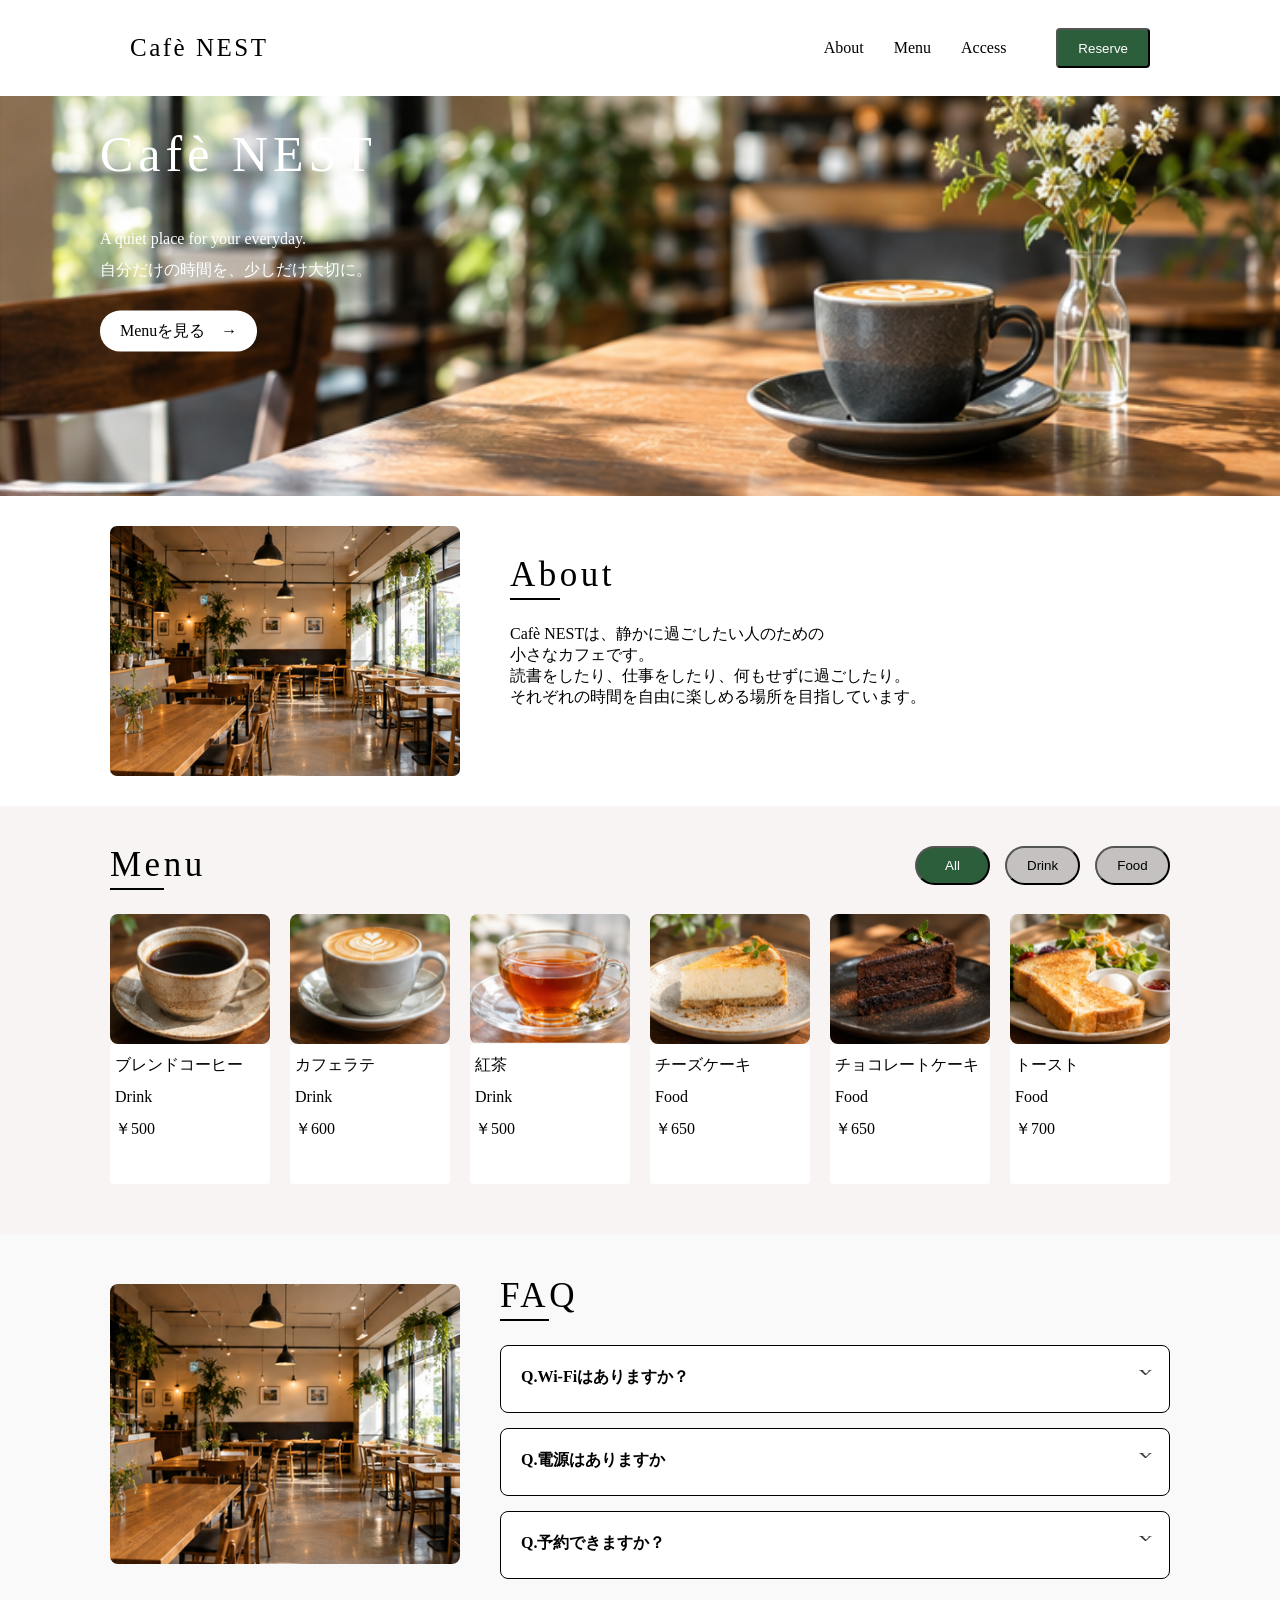
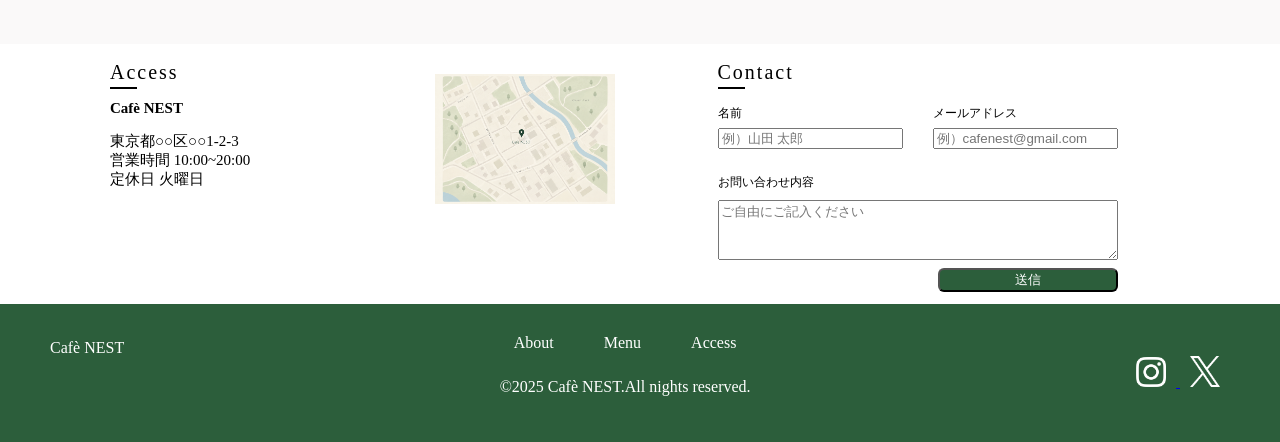
==== commit ab247902: "Add files via upload" ====
--- a/index.html
+++ b/index.html
@@ -227,9 +227,9 @@
 
                         <div id="footer-center">
                         <div id="footer-menu">
-                            <p>About</p>
-                            <p>Menu</p>
-                            <p>Access</p>
+                            <a id="footer-about" href="#about">About</a>
+                            <a id="footer-menu" href="#menu">Menu</a>
+                            <a id="footer-access" href="#access">Access</a>
                         </div>
                         <p id="copy-right">©2025 Cafè NEST.All nights reserved.</p>
                         </div>
--- a/css/style.css
+++ b/css/style.css
@@ -1,4 +1,13 @@
 @charset "UTF-8";
+
+html {
+    scroll-behavior: smooth; /* ページ内リンクでなめらかに移動させる */
+}
+
+/* 例：ヘッダーの高さ分（例えば80px）だけ上に余裕を持たせてジャンプさせる */
+#about, #menu, #access {
+    scroll-margin-top: 80px; 
+}
 
 html, body {
     width: 100%;
@@ -19,10 +28,12 @@
 
 header{
     display: flex;
-    gap: 300px;
     justify-content: space-between;
-    padding: 0 90px;
-    margin: 28px;
+    padding: 0 40px;
+    margin: 28px auto;
+    max-width: 1100px;
+    width: 100%;
+    box-sizing: border-box;
     
 }
 
@@ -42,7 +53,7 @@
 
 #header-inner{
     display: flex;
-    gap: 100px;
+    gap: 50px;
 }
 
 nav{
@@ -138,6 +149,10 @@
 
 #about img{
     border-radius: 7px;
+    width: 350px;
+    height: 250px;
+    object-fit: cover;
+    border-radius: 7px;
 }
 
 #menu{
@@ -195,7 +210,8 @@
     display: flex;
     flex-direction: column;
     gap: 0;
-    height: 200px;
+    width: 160px;
+    height: 280px;
 }
 
 .menu-card.is-hidden{
@@ -215,7 +231,7 @@
     padding: 5px;
     border-radius: 4px;
     text-align: left;
-    height: 145px;
+    height: 130px;
     line-height: 2;
 }
 
@@ -471,6 +487,20 @@
     gap: 50px;
 }
 
+#footer-about{
+    color: #fff;
+    text-decoration: none;
+}
+
+#footer-menu{
+    color: #fff;
+    text-decoration: none;
+}
+
+#footer-access{
+    color: #fff;
+    text-decoration: none;
+}
 
 
 #icon img{
@@ -484,13 +514,78 @@
     display: none;
 }
 
+@media screen and (max-width: 1100px) {
+    /* メニュー全体の親要素：横幅いっぱいに広げて中身を中央に寄せる */
+    .menu-inner {
+        width: 100%;
+        max-width: 1100px;
+        margin: 0 auto;
+        padding: 10px 20px 40px;
+        box-sizing: border-box;
+    }
+
+    #menu-img {
+        display: grid;
+        /* カード幅を少しコンパクトにするか、画面幅に合わせて収まるように調整します */
+        grid-template-columns: repeat(2, minmax(280px, 460px)); 
+        justify-content: center;                /* グリッド全体を中央に配置 */
+        gap: 40px 20px;                         /* 上下の隙間、左右の隙間 */
+        width: 100%;
+        max-width: 1000px;                      /* 2列が綺麗に収まる最大幅 */
+        margin: 0 auto;                         /* 左右の余白を自動にして真ん中に置く */
+        box-sizing: border-box;
+    }
+
+.menu-card {
+        width: 410px;            /* カード全体の幅を指定 */
+        display: flex;
+        flex-direction: column;  /* 画像とdlを縦に並べる */
+    }
+
+    /* dl 自体を中央に配置し、テキストも中央揃えにする */
+#menu-img dl {
+    text-align: center;      /* ★dlの中のテキストを中央揃えにする */
+    margin: 0 auto;
+    box-sizing: border-box;
+}
+
+/* 中身のブロック（メニュー名とDrink/Foodの表示部分）も中央揃えにする */
+.menu-info {
+    display: flex;
+    flex-direction: column;
+    text-align: center;      /* ★ここが left になっていると左に寄るので center にする */
+    align-items: center;     /* ★Flexboxで横方向の中央に揃える */
+}
+
+    
+
+    /* ★ ここを追加・調整：画像幅をカード（＝dl）と同じ100%にする */
+    #menu-img img {
+        width: 100%;             
+        height: 160px;
+        object-fit: cover;
+        border-radius: 8px 8px 0 0; /* 画像の上の角を丸くする */
+    }
+
+    /* dlの幅もカードに合わせて100%にする */
+    #menu-img dl {
+        width: 100%;
+        box-sizing: border-box;
+        border-radius: 0 0 8px 8px; /* 画像の下の角に合わせてdlの下を丸くすると綺麗です */
+    }
+}
+
 @media screen and (max-width: 768px) {
 
     /* ヘルパー・ヘッダー全体の調整 */
     header {
-        padding: 0;
+        display: flex;
+        align-items: center;
+        width: 100%;
+        padding: 0 20px;
+        margin: 15px 0px;
+        box-sizing: border-box;
         gap: 0;
-        margin: 20px 15px;
     }
 
     /* PC用メニューを確実に非表示にする */
@@ -612,8 +707,10 @@
         display: flex;
         flex-direction: column; /* 横並びから「縦並び」にする */
         align-items: center;    /* カードを中央に寄せる（左寄せにしたい場合は flex-start にしてください） */
-        gap: 15px;              /* カードとカードの上下の隙間をあける */
-        width: 100%;
+        gap: 20px;              /* カードとカードの上下の隙間をあける */
+        width: 100%;
+        flex-wrap: wrap;
+        justify-content: center;
     }
 
     #menu-img img{
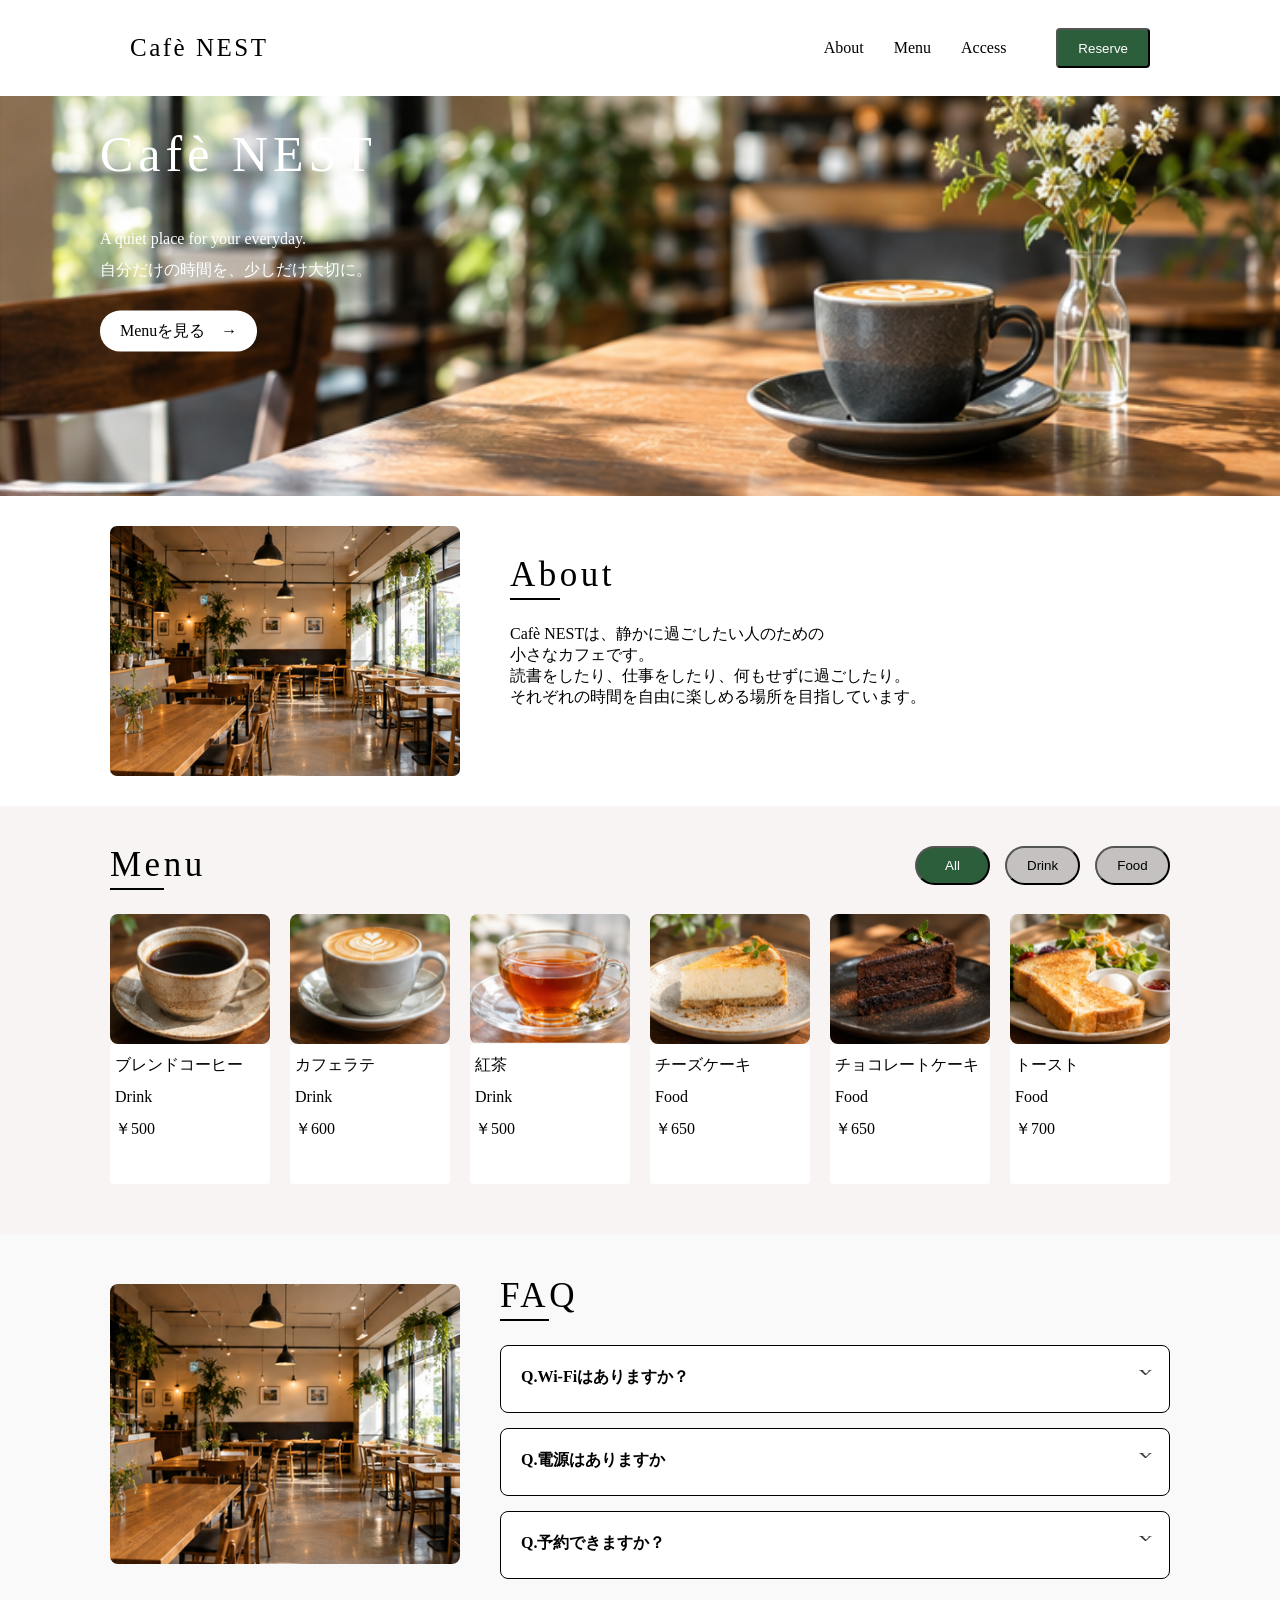
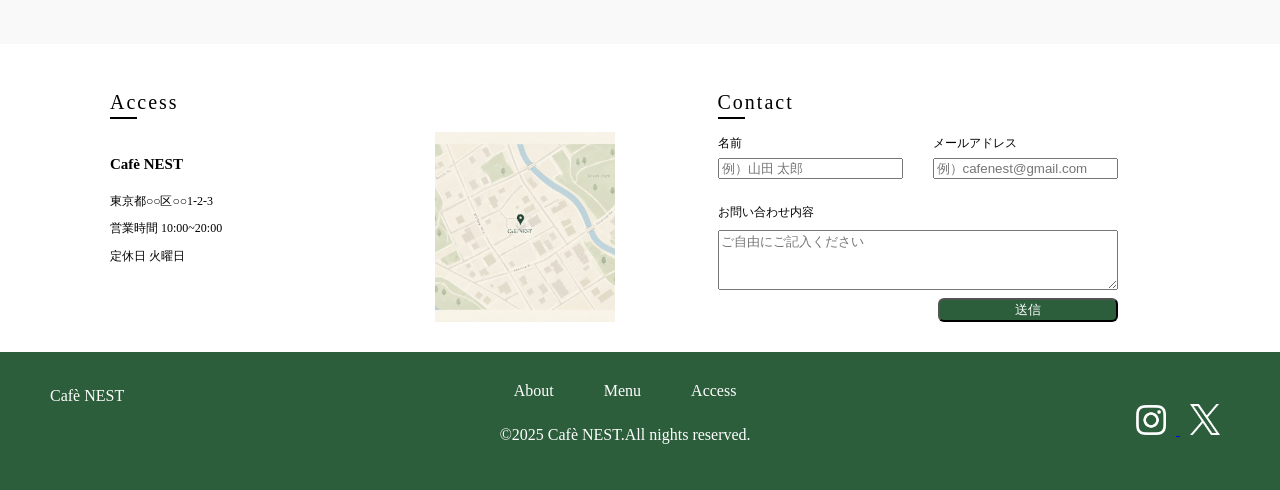
==== commit de7809b7: "Add files via upload" ====
--- a/index.html
+++ b/index.html
@@ -19,19 +19,30 @@
         <button id="button-reserve">Reserve</button>
         </div>
 
+        <div id="wrapper-hamburger">
         <div class="hamburger-menu">
             <span></span>
             <span></span>
             <span></span>
         </div>
 
+        <div class="overlay"></div>
+        
+
         <nav class="sp-menu">
+            <div class="close-btn">
+                <span></span>
+                <span></span>
+                <span></span>
+            </div>
+            
             <a href="#about">About</a>
             <a href="#menu">Menu</a>
-            <a href="access">Access</a>
+            <a href="#access">Access</a>
         </nav>
-
+        </div>
     </header>
+
     <main>
         <section id="hero">
         <!--絶対値を使って画像の上に文字を載せる。z-indexを使って優先順位を定義-->
@@ -216,6 +227,9 @@
                 </section>
                 </div>
 
+                <div id="page-top">
+                    <span>▲</span>
+                </div>
                 
     </main>
     <footer>
@@ -245,6 +259,7 @@
 
                     </div>
                 </footer>
+<script src="https://code.jquery.com/jquery-3.7.1.min.js" integrity="sha256-/JqT3SQfawRcv/BIHPThkBvs0OEvtFFmqPF/lYI/Cxo=" crossorigin="anonymous"></script>                
 <script src="index.js"></script>
 </body>
 </html>
--- a/css/style.css
+++ b/css/style.css
@@ -21,6 +21,40 @@
     text-align: center;
 }
 
+#page-top{
+    position: fixed;
+    bottom: 20px;
+    right: 20px;
+    width: 45px;
+    height: 45px;
+    background-color: #2c5e3b;
+    color: #fff;
+    border-radius: 50%;
+    display: flex;
+    justify-content: center;
+    align-items: center;
+    cursor: pointer;
+    opacity: 0;
+    visibility: hidden;
+    transition: opacity 0.3s;
+    z-index: 998;
+}
+
+#page-top:hover{
+    background-color: #1e3f28; /* ホバー時に少し濃くする */
+}
+
+/* 矢印（▲）の見た目 */
+#page-top span {
+    font-size: 14px;
+}
+
+/* スクロールされるとJSによってこのクラスがつき、表示される */
+#page-top.is-show {
+    opacity: 1;
+    visibility: visible;
+}
+
 #hero, #menu, #faq, #footer {
     width: 100%;
     box-sizing: border-box;
@@ -28,7 +62,6 @@
 
 header{
     display: flex;
-    justify-content: space-between;
     padding: 0 40px;
     margin: 28px auto;
     max-width: 1100px;
@@ -54,6 +87,7 @@
 #header-inner{
     display: flex;
     gap: 50px;
+    margin-left: auto;
 }
 
 nav{
@@ -337,12 +371,12 @@
 #under{
     display: flex;
     justify-content: center;
-    align-items: flex-start;
+    align-items: stretch;
     gap: 50px;
     max-width: 1100px;
     width: 100%;
     margin: 0 auto;
-    padding: 0 20px 12px;
+    padding: 30px 20px;
     box-sizing: border-box;
 }
 
@@ -355,15 +389,16 @@
     font-size: 20px;
 }
 
-
-
 #access{
     display: flex;
+    flex-direction: column;
+    justify-content: space-between;
     position: relative;
 }
 
 h3{
     font-size: 15px;
+    margin-top: 42px;
 }
 
 #text-access{
@@ -371,7 +406,8 @@
 }
 
 #text-access p{
-    font-size: 15px;
+    font-size: 12px;
+    line-height: 2.3;
 }
 
 #access h2{
@@ -382,7 +418,7 @@
 
 #access img{
     width: 180px;
-    height: 130px;
+    height: 190px;
     object-fit: cover;
     position: absolute;
     bottom: 0;
@@ -577,10 +613,28 @@
 
 @media screen and (max-width: 768px) {
 
+    .overlay{
+        display: none;
+        position: fixed;
+        top: 0;
+        left: 0;
+        width: 100%;
+        height: 100%;
+        background: rgba(0, 0, 0, 0.4);
+        backdrop-filter: blur(8px);
+        z-index: 999;
+        cursor: pointer;
+    }
+
+    body.menu-open .overlay{
+        display: block;
+    }
+
     /* ヘルパー・ヘッダー全体の調整 */
     header {
         display: flex;
         align-items: center;
+        justify-content: space-between;
         width: 100%;
         padding: 0 20px;
         margin: 15px 0px;
@@ -608,6 +662,16 @@
         cursor: pointer;
     }
 
+    .hamburger-menu.open span:nth-child(1) {
+    transform: translateY(8px) rotate(45deg);
+}
+.hamburger-menu.open span:nth-child(2) {
+    opacity: 0;
+}
+.hamburger-menu.open span:nth-child(3) {
+    transform: translateY(-8px) rotate(-45deg);
+}
+
     /* ３本線デザイン */
     .hamburger-menu span {
         display: block;
@@ -619,7 +683,55 @@
 
     /* スマホ用メニューの初期スタイル */
     .sp-menu {
-        display: none;
+        display: block;
+        position: fixed;
+        top: 0;
+        right: -280px;
+        width: 280px;
+        height: 100%;
+        padding-top: 80px;
+        background: #212121;
+        z-index: 1000;
+    }
+
+    .close-btn{
+        position: absolute;
+        top: 25px;
+        left: 25px;
+        width: 25px;
+        height: 18px;
+        cursor: pointer;
+        display: flex;
+        flex-direction: column;
+        justify-content: space-between;
+    }
+
+    .close-btn span {
+        display: block;
+        width: 100%;
+        height: 2px;
+        background-color: #fff;
+        border-radius: 2px;
+        transition: transform 0.3s, opacity 0.3s;
+    }
+
+    .close-btn span:nth-child(1) {
+        transform: translateY(8px) rotate(45deg);
+    }
+    .close-btn span:nth-child(2) {
+        opacity: 0;
+    }
+    .close-btn span:nth-child(3) {
+        transform: translateY(-8px) rotate(-45deg);
+    }
+
+    .sp-menu a{
+        display: block;
+        color: #fff;
+        text-decoration: none;
+        padding: 15px 30px;
+        font-size: 16px;
+        text-align: left;
     }
 
     #hero{
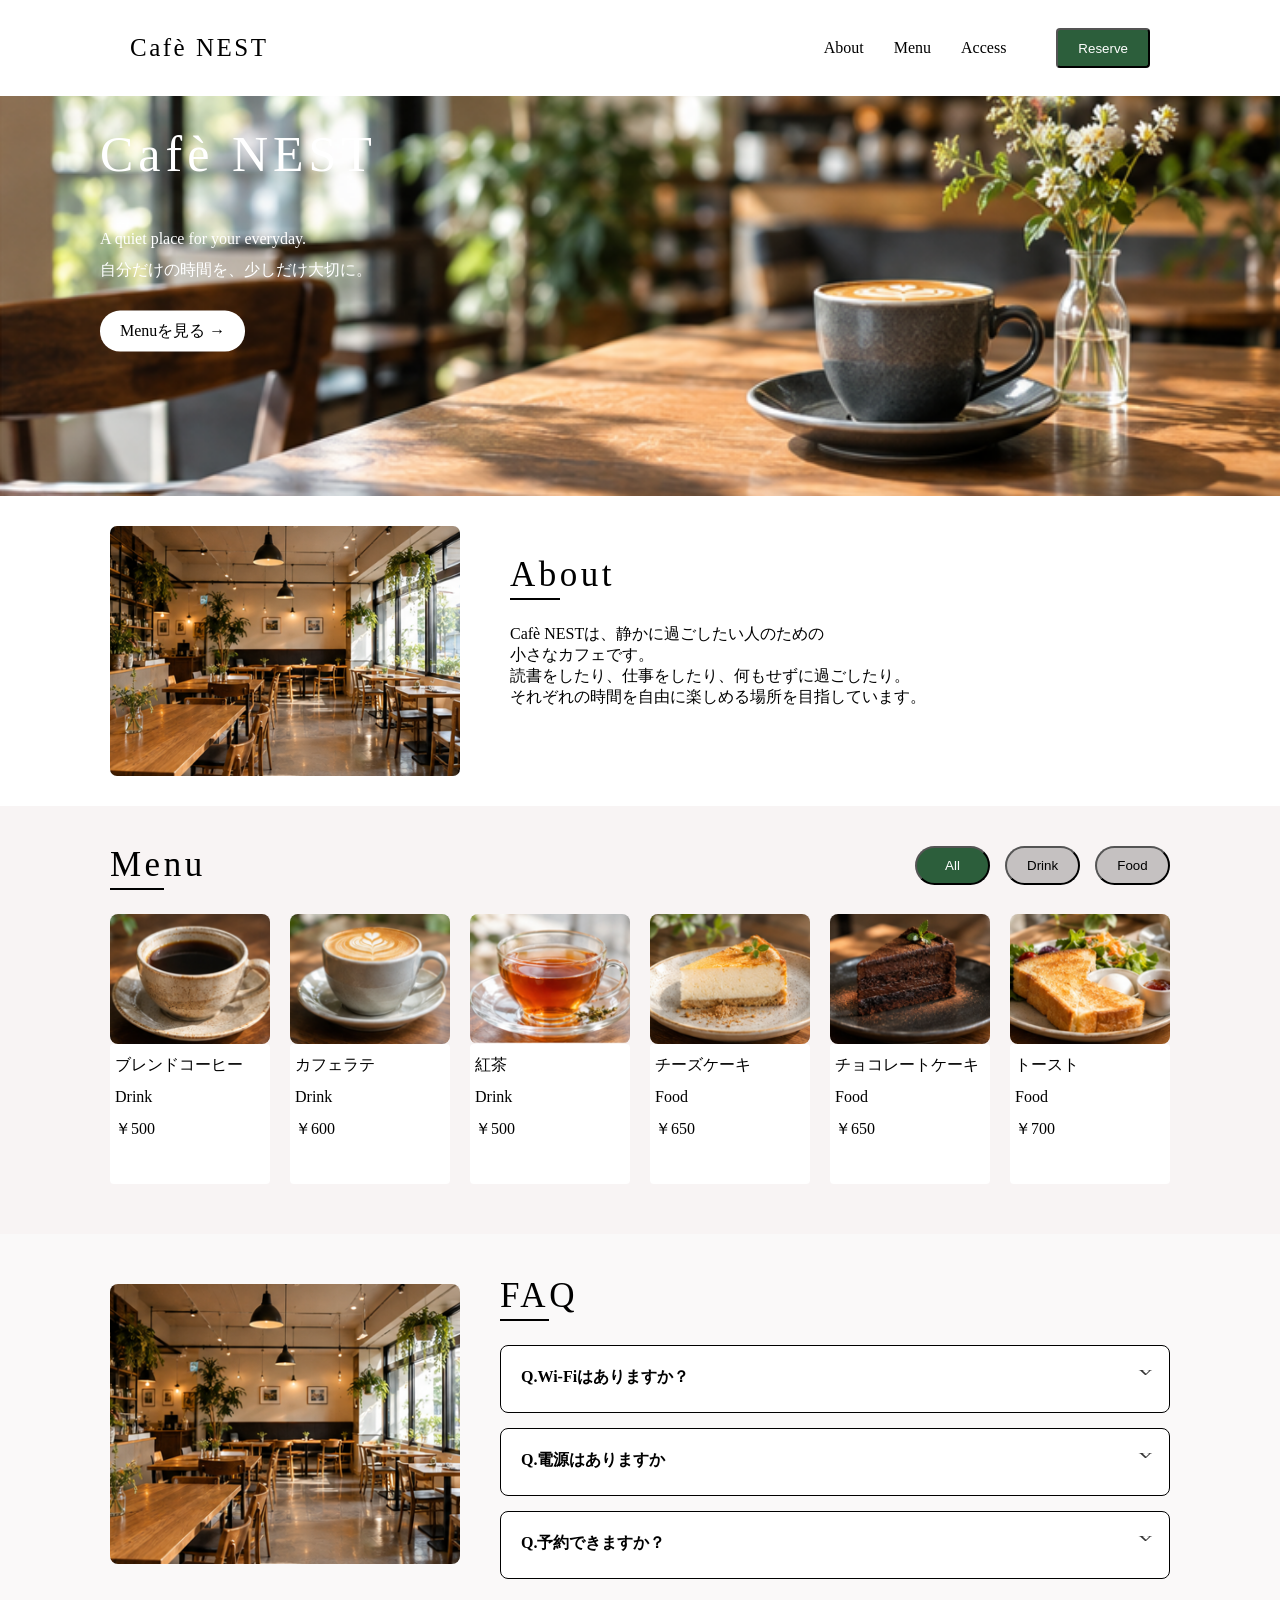
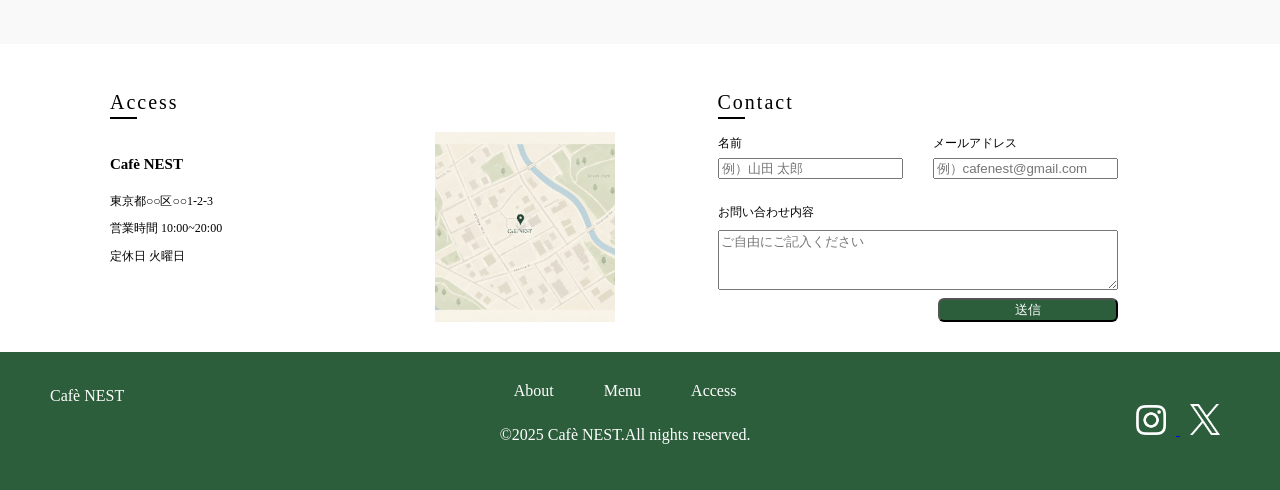
==== commit 49d52ef9: "Add files via upload" ====
--- a/index.html
+++ b/index.html
@@ -45,20 +45,19 @@
 
     <main>
         <section id="hero">
-        <!--絶対値を使って画像の上に文字を載せる。z-indexを使って優先順位を定義-->
         <img src="img/hero.png">
         <div class="hero-content">
         <h1>Cafè NEST</h1>
         <p>A quiet place for your everyday.<br>
         自分だけの時間を、少しだけ大切に。</p>
-        <a href="#menu" id="hero-text">Menuを見る　→</a>
+        <a href="#menu" id="hero-text">Menuを見る →</a>
         </div>
         </section>
 
         <section id="about">
             <img src="img/cafe_interior.png">
             <div id="about-text">
-                <h2><span class="underline">Ab</span>out</h2> <!-- Abの部分だけ下線をｃｓｓで引く-->
+                <h2><span class="underline">Ab</span>out</h2> 
                 <p>Cafè NESTは、静かに過ごしたい人のための<br>
                 小さなカフェです。<br>
             読書をしたり、仕事をしたり、何もせずに過ごしたり。<br>
--- a/css/style.css
+++ b/css/style.css
@@ -1,10 +1,9 @@
 @charset "UTF-8";
 
 html {
-    scroll-behavior: smooth; /* ページ内リンクでなめらかに移動させる */
-}
-
-/* 例：ヘッダーの高さ分（例えば80px）だけ上に余裕を持たせてジャンプさせる */
+    scroll-behavior: smooth; 
+}
+
 #about, #menu, #access {
     scroll-margin-top: 80px; 
 }
@@ -13,7 +12,7 @@
     width: 100%;
     margin: 0;
     padding: 0;
-    overflow-x: hidden; /* 画面外へのはみ出しをカット */
+    overflow-x: hidden; 
 }
 
 main{
@@ -41,15 +40,13 @@
 }
 
 #page-top:hover{
-    background-color: #1e3f28; /* ホバー時に少し濃くする */
-}
-
-/* 矢印（▲）の見た目 */
+    background-color: #1e3f28; 
+}
+
 #page-top span {
     font-size: 14px;
 }
 
-/* スクロールされるとJSによってこのクラスがつき、表示される */
 #page-top.is-show {
     opacity: 1;
     visibility: visible;
@@ -72,9 +69,9 @@
 
 #logo{
     font-family: Georgia, "Times New Roman", serif;
-    font-size: 25px;         /* 文字の大きさ（お好みで調整してください） */
-    font-weight: normal;     /* 太字（bold）にせず、すっきりと細めに */
-    letter-spacing: 0.1em;   /* 文字と文字の間隔を少しだけ空けるとおしゃれになります */
+    font-size: 25px;         
+    font-weight: normal;     
+    letter-spacing: 0.1em;   
     text-decoration: none;
     color: #000;
     margin: auto 0;
@@ -102,11 +99,11 @@
 }
 
 #button-reserve{
-    background-color: #2c5e3b; /* お好みの緑色を指定してください */
-    color: #fff;               /* 文字の色を白にする */
-    padding: 10px 20px 10px 20px;         /* 上下と左右の余白（これで四角いボタンっぽくなります） */
-    border-radius: 4px;        /* 角を少し丸くする（直角にしたい場合はこの行を消してください） */
-    display: inline-block;     /* 文字の長さに合わせたボタンサイズにする */
+    background-color: #2c5e3b; 
+    color: #fff;               
+    padding: 10px 20px 10px 20px;         
+    border-radius: 4px;        
+    display: inline-block;     
     height: 40px;
     margin: auto 0;
     cursor: pointer;
@@ -137,12 +134,9 @@
 
 .hero-content h1{
      font-family: Georgia, "Times New Roman", serif;
-    font-size: 50px;         /* 文字の大きさ（お好みで調整してください） */
-    font-weight: normal;     /* 太字（bold）にせず、すっきりと細めに */
-    letter-spacing: 0.1em;   /* 文字と文字の間隔を少しだけ空けるとおしゃれになります. 
-
-    ・font-sizeにemを使う場合→親要素のフォントサイズが基準になる
-    ・font-size以外(letter-spacingやpaddingなど)にemを使う場合→その要素自信のフォントサイズが基準になる*/
+    font-size: 50px;         
+    font-weight: normal;     
+    letter-spacing: 0.1em;   
 }
 
 .hero-content p{
@@ -160,8 +154,8 @@
 }
 
 .underline {
-    border-bottom: 2px solid #000; /* 下線の太さと色（お好みで変更してください） */
-    padding-bottom: 4px;              /* 文字と下線の間の隙間 */
+    border-bottom: 2px solid #000; 
+    padding-bottom: 4px;              
 }
 
 #about{
@@ -176,9 +170,9 @@
 
 #about h2{
     font-family: Georgia, "Times New Roman", serif;
-    font-size: 35px;         /* 文字の大きさ（お好みで調整してください） */
-    font-weight: normal;     /* 太字（bold）にせず、すっきりと細めに */
-    letter-spacing: 0.1em;   /* 文字と文字の間隔を少しだけ空けるとおしゃれになります */
+    font-size: 35px;         
+    font-weight: normal;     
+    letter-spacing: 0.1em;   
 }
 
 #about img{
@@ -209,9 +203,9 @@
 
 .menu-header h2{
     font-family: Georgia, "Times New Roman", serif;
-    font-size: 35px;         /* 文字の大きさ（お好みで調整してください） */
-    font-weight: normal;     /* 太字（bold）にせず、すっきりと細めに */
-    letter-spacing: 0.1em;   /* 文字と文字の間隔を少しだけ空けるとおしゃれになります */
+    font-size: 35px;         
+    font-weight: normal;     
+    letter-spacing: 0.1em;   
 }
 
 #menu-txt{
@@ -284,31 +278,31 @@
     text-align: left;
     gap: 40px;
     max-width: 1100px;
-    width: 100%;             /* 画面に合わせて縮むように追加 */
+    width: 100%;             
     margin: 0 auto;
     padding: 50px 20px;
-    box-sizing: border-box;  /* パディングを含めた幅計算にする */
+    box-sizing: border-box;  
 }
 
 #faq img {
-    max-width: 350px;        /* 固定幅 width: 350px; から max-width に変更 */
-    width: 100%;
-    height: 280px;            /* アスペクト比を維持 */
+    max-width: 350px;        
+    width: 100%;
+    height: 280px;            
     object-fit: cover;
     border-radius: 8px;
 }
 
 .inner-faq {
-    flex: 1;                 /* 残りの幅いっぱいに広がるようにする */
-    min-width: 0;            /* flex内の崩れ防止 */
+    flex: 1;                 
+    min-width: 0;            
     margin-top: -37px;
 }
 
 .inner-faq h2{
     font-family: Georgia, "Times New Roman", serif;
-    font-size: 35px;         /* 文字の大きさ（お好みで調整してください） */
-    font-weight: normal;     /* 太字（bold）にせず、すっきりと細めに */
-    letter-spacing: 0.1em;   /* 文字と文字の間隔を少しだけ空けるとおしゃれになります */
+    font-size: 35px;         
+    font-weight: normal;     
+    letter-spacing: 0.1em;   
 }
 
 
@@ -322,8 +316,8 @@
     padding: 15px 20px;
     margin-bottom: 15px;
     line-height: 2;
-    width: 100%;             /* ★重要： width: 600px; から width: 100%; に変更 */
-    box-sizing: border-box;  /* 枠線とパディングを幅に含める */
+    width: 100%;             
+    box-sizing: border-box;  
     cursor: pointer;
 }
 
@@ -359,8 +353,8 @@
 .faq-icon{
     font-size: 14px;
     color: #333;
-    display: inline-block;        /* 変形（transform）を効かせるために必要です */
-    transform: scale(1.9, 0.8) translateY(-9px);   /* (横方向の広がり, 縦方向の潰し加減) です */
+    display: inline-block;        
+    transform: scale(1.9, 0.8) translateY(-9px);   
     transition: transform 0.3s;
 }
 
@@ -412,8 +406,8 @@
 
 #access h2{
     font-family: Georgia, "Times New Roman", serif;
-    font-weight: normal;     /* 太字（bold）にせず、すっきりと細めに */
-    letter-spacing: 0.1em;   /* 文字と文字の間隔を少しだけ空けるとおしゃれになります */
+    font-weight: normal;     
+    letter-spacing: 0.1em;   
 }
 
 #access img{
@@ -438,15 +432,15 @@
 
 #contact h2{
     font-family: Georgia, "Times New Roman", serif;
-    font-weight: normal;     /* 太字（bold）にせず、すっきりと細めに */
-    letter-spacing: 0.1em;   /* 文字と文字の間隔を少しだけ空けるとおしゃれになります */
+    font-weight: normal;     
+    letter-spacing: 0.1em;   
     text-align: left;
 }
 
 #contact input,
 #contact textarea {
-    width: 100%;           /* フォームの幅いっぱいに広げる */
-    box-sizing: border-box; /* 枠線や余白を含めて幅をきれいに収める */
+    width: 100%;           
+    box-sizing: border-box; 
 }
 
 #send{
@@ -468,7 +462,7 @@
 }
 
 .wrapper-form{
-    text-align: left;        /* ラベルや入力欄を包む親を左寄せにする */
+    text-align: left;        
     width: 100%;
     display: flex;
     flex-direction: column;
@@ -545,13 +539,11 @@
     margin: 0 10px;
 }
 
-/*スマホ用メニューを非表示*/
 .sp-menu{
     display: none;
 }
 
 @media screen and (max-width: 1100px) {
-    /* メニュー全体の親要素：横幅いっぱいに広げて中身を中央に寄せる */
     .menu-inner {
         width: 100%;
         max-width: 1100px;
@@ -562,52 +554,45 @@
 
     #menu-img {
         display: grid;
-        /* カード幅を少しコンパクトにするか、画面幅に合わせて収まるように調整します */
         grid-template-columns: repeat(2, minmax(280px, 460px)); 
-        justify-content: center;                /* グリッド全体を中央に配置 */
-        gap: 40px 20px;                         /* 上下の隙間、左右の隙間 */
-        width: 100%;
-        max-width: 1000px;                      /* 2列が綺麗に収まる最大幅 */
-        margin: 0 auto;                         /* 左右の余白を自動にして真ん中に置く */
+        justify-content: center;                
+        gap: 40px 20px;                         
+        width: 100%;
+        max-width: 1000px;                      
+        margin: 0 auto;                         
         box-sizing: border-box;
     }
 
 .menu-card {
-        width: 410px;            /* カード全体の幅を指定 */
-        display: flex;
-        flex-direction: column;  /* 画像とdlを縦に並べる */
-    }
-
-    /* dl 自体を中央に配置し、テキストも中央揃えにする */
+        width: 410px;            
+        display: flex;
+        flex-direction: column;  
+    }
+
 #menu-img dl {
-    text-align: center;      /* ★dlの中のテキストを中央揃えにする */
+    text-align: center;      
     margin: 0 auto;
     box-sizing: border-box;
 }
 
-/* 中身のブロック（メニュー名とDrink/Foodの表示部分）も中央揃えにする */
 .menu-info {
     display: flex;
     flex-direction: column;
-    text-align: center;      /* ★ここが left になっていると左に寄るので center にする */
-    align-items: center;     /* ★Flexboxで横方向の中央に揃える */
-}
-
-    
-
-    /* ★ ここを追加・調整：画像幅をカード（＝dl）と同じ100%にする */
+    text-align: center;      
+    align-items: center;     
+}
+
     #menu-img img {
         width: 100%;             
         height: 160px;
         object-fit: cover;
-        border-radius: 8px 8px 0 0; /* 画像の上の角を丸くする */
-    }
-
-    /* dlの幅もカードに合わせて100%にする */
+        border-radius: 8px 8px 0 0; 
+    }
+
     #menu-img dl {
         width: 100%;
         box-sizing: border-box;
-        border-radius: 0 0 8px 8px; /* 画像の下の角に合わせてdlの下を丸くすると綺麗です */
+        border-radius: 0 0 8px 8px; 
     }
 }
 
@@ -630,7 +615,6 @@
         display: block;
     }
 
-    /* ヘルパー・ヘッダー全体の調整 */
     header {
         display: flex;
         align-items: center;
@@ -642,16 +626,14 @@
         gap: 0;
     }
 
-    /* PC用メニューを確実に非表示にする */
     #header-inner {
-        display: none !important; /* なかなか効かない場合は !important をつけると確実に消えます */
+        display: none !important; 
     }
 
     #logo {
     font-size: 20px;
 }
 
-    /* ハンバーガーボタンを表示 */
     .hamburger-menu {
         display: flex !important;
         flex-direction: column;
@@ -672,7 +654,6 @@
     transform: translateY(-8px) rotate(-45deg);
 }
 
-    /* ３本線デザイン */
     .hamburger-menu span {
         display: block;
         width: 100%;
@@ -681,7 +662,6 @@
         border-radius: 2px;
     }
 
-    /* スマホ用メニューの初期スタイル */
     .sp-menu {
         display: block;
         position: fixed;
@@ -762,28 +742,24 @@
     font-size: 12px;
 }
 
-/* #aboutをCSS Gridにして、2列×2行のレイアウトにする */
     #about {
         display: grid;
-        grid-template-columns: auto 1fr; /* 1列目: 画像の幅, 2列目: h2の幅 */
-        gap: 15px 20px; /* 上下の隙間 15px, 左右の隙間 20px */
-        align-items: center; /* 画像とh2の上下位置を中央に揃える */
-    }
-
-    /* 画像：1列目・1行目に配置 */
+        grid-template-columns: auto 1fr; 
+        gap: 15px 20px; 
+        align-items: center; 
+    }
+
     #about img {
         grid-column: 1;
         grid-row: 1;
-        width: 150px; /* お好みの画像サイズに調整してください */
+        width: 150px; 
         height: auto;
     }
 
-    /* #about-text：中の要素を解体してGridに参加させる */
     #about-text {
-        display: contents; /* 親のdivの枠組みを無視して、中身(h2とp)を直接Gridに配置する */
-    }
-
-    /* h2（Aboutの見出し）：2列目・1行目に配置（画像の右隣） */
+        display: contents; 
+    }
+
     #about h2 {
         grid-column: 2;
         grid-row: 1;
@@ -791,10 +767,9 @@
         font-size: 24px;
     }
 
-    /* p（本文）：1列目から2列目までぶち抜き（画像の真下・左端揃え） */
     #about p {
-        grid-column: 1 / -1; /* 1列目から最後まで横幅いっぱい使う */
-        grid-row: 2;         /* 2行目（画像の真下）に配置 */
+        grid-column: 1 / -1; 
+        grid-row: 2;         
         margin: 0;
         font-size: 12px;
         line-height: 1.6;
@@ -814,12 +789,11 @@
         height: 34px;
     }
 
-    /* メニュー全体のコンテナを縦並びに変更する */
     #menu-img {
         display: flex;
-        flex-direction: column; /* 横並びから「縦並び」にする */
-        align-items: center;    /* カードを中央に寄せる（左寄せにしたい場合は flex-start にしてください） */
-        gap: 20px;              /* カードとカードの上下の隙間をあける */
+        flex-direction: column; 
+        align-items: center;    
+        gap: 20px;              
         width: 100%;
         flex-wrap: wrap;
         justify-content: center;
@@ -828,31 +802,30 @@
     #menu-img img{
         width: 104px;
         height: 80px;
-        border-radius: 8px; /* 左上・左下だけ角丸にし、右側は直角にしてdlとくっつける */
-        flex-shrink: 0;             /* 画像が潰れないように保護 */
+        border-radius: 8px; 
+        flex-shrink: 0;             
     }
 
     #menu-img dl{
         display: flex;
         justify-content: space-between;
         align-items: center;
-        width: 100%;                /* ★残りの横幅をいっぱいに使う */
+        width: 100%;                
         height: 70px;box-sizing: border-box;
-        border-radius: 0 8px 8px 0; /* 右上・右下だけ角丸にする */
+        border-radius: 0 8px 8px 0; 
         margin: 0;
-        padding: 10px 15px;         /* 内側の文字の余白 */
+        padding: 10px 15px;         
         background-color: #faf9f9;;
     }
 
-    /* 画像と説明文（dl）の横並びを維持する調整 */
     .menu-card {
         width: 100%;
-        max-width: none;       /* ★320pxの制限を解除して画面幅いっぱいにする */
-        height: auto;           /* 高さを自動にしてテキストがはみ出さないようにする */
-        display: flex;
-        flex-direction: row;    /* 画像と説明文の横並びを維持 */
-        gap: 0px;              /* 画像と説明文の間の隙間 */
-        align-items: stretch;  /* 画像とdlの高さをぴったり揃える */
+        max-width: none;       
+        height: auto;           
+        display: flex;
+        flex-direction: row;    
+        gap: 0px;              
+        align-items: stretch;  
     }
 
     .menu-card dl{
@@ -932,7 +905,7 @@
         gap: 20px;
         position: relative;
         flex-direction: column;
-        height: 140px;                  /* ★フッターの高さをここで調整できます */
+        height: 140px;                  
         padding: 20px 20px;
         border-radius: 8px;
         justify-content: space-between;
@@ -948,7 +921,7 @@
         display: flex;
         flex-direction: column;
         align-items: center;
-        justify-content: center;        /* 横方向の中央揃え */
+        justify-content: center;        
         width: 100%;
         margin: 14;
         gap: 10px;
@@ -975,7 +948,7 @@
     #footer-logo a {
         color: #fff;
         text-decoration: none;
-        font-size: 18px;                /* 必要に応じてロゴの文字サイズ調整 */
+        font-size: 18px;                
     }
 
     #icon{
